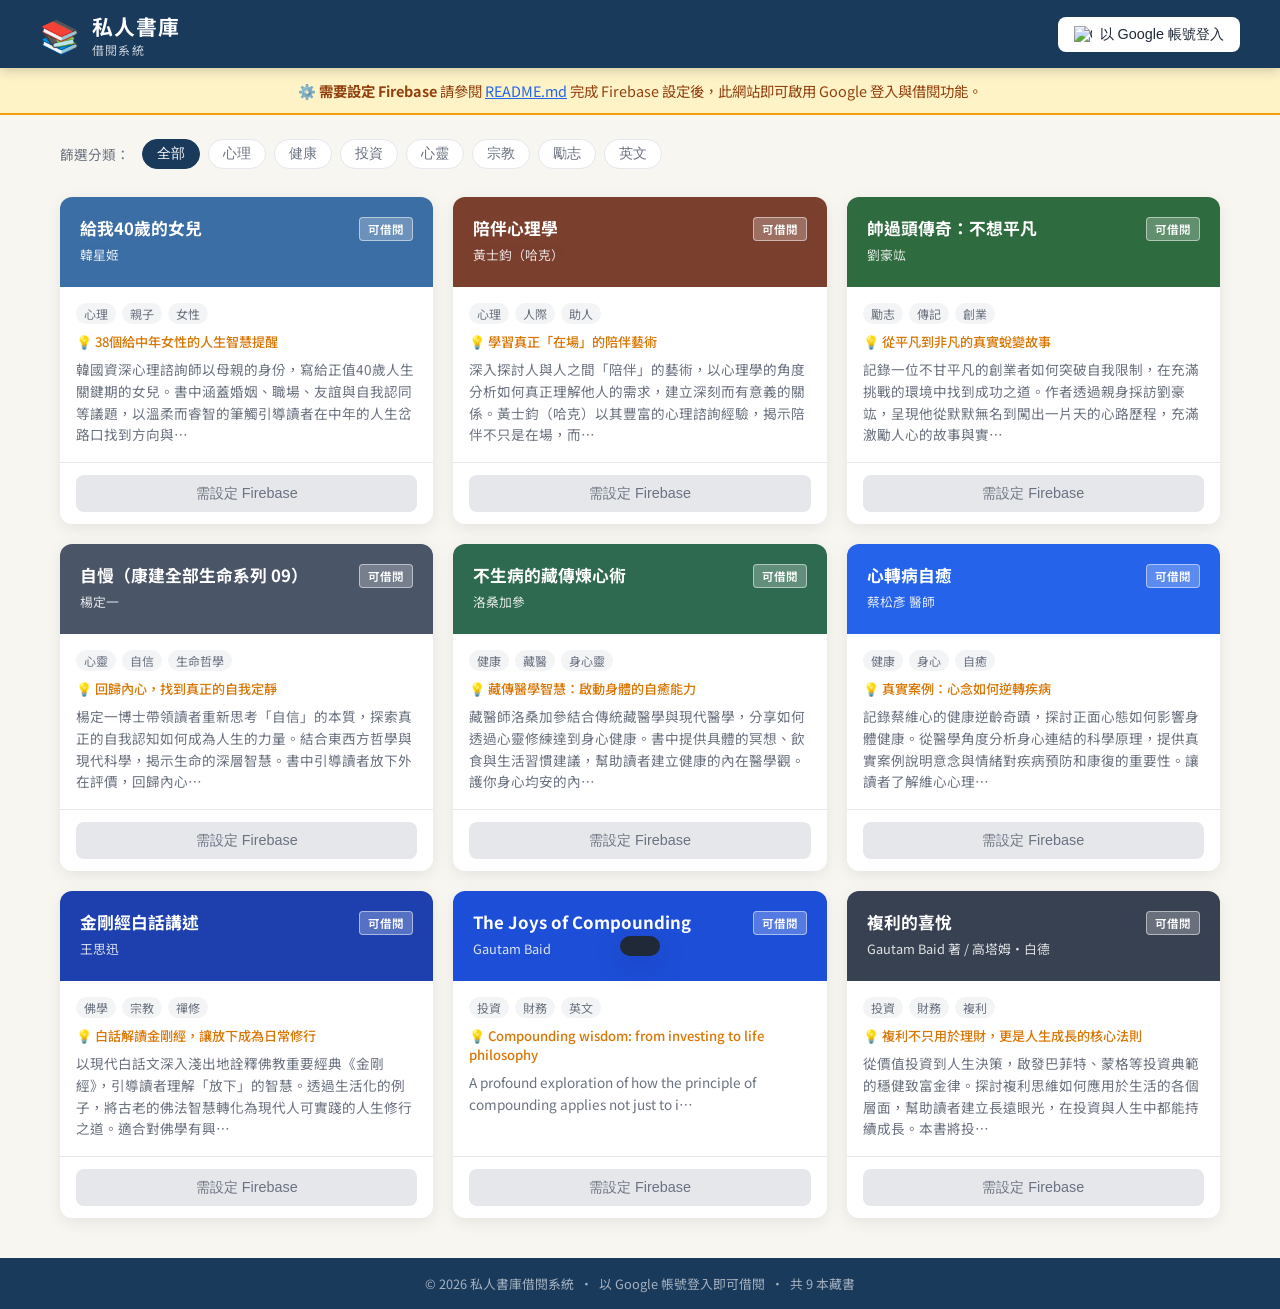
==== index.html @ d97ebb9d "Initial commit: book lending website with Google auth - 9-book catalog with Chinese/English summarie" ====
<!DOCTYPE html>
<html lang="zh-TW">
<head>
  <meta charset="UTF-8">
  <meta name="viewport" content="width=device-width, initial-scale=1.0">
  <title>私人書庫 · 借閱系統</title>
  <meta name="description" content="私人書庫借閱系統，以 Google 帳號登入即可借閱">

  <!-- Google Fonts -->
  <link rel="preconnect" href="https://fonts.googleapis.com">
  <link href="https://fonts.googleapis.com/css2?family=Noto+Sans+TC:wght@400;500;700&display=swap" rel="stylesheet">

  <!-- Firebase SDK (compat) -->
  <script src="https://www.gstatic.com/firebasejs/10.7.0/firebase-app-compat.js"></script>
  <script src="https://www.gstatic.com/firebasejs/10.7.0/firebase-auth-compat.js"></script>
  <script src="https://www.gstatic.com/firebasejs/10.7.0/firebase-firestore-compat.js"></script>

  <link rel="stylesheet" href="css/style.css">
</head>
<body>

  <!-- Header -->
  <header>
    <div class="header-content">
      <div class="logo">
        <span class="logo-icon">📚</span>
        <div>
          <h1>私人書庫</h1>
          <p>借閱系統</p>
        </div>
      </div>
      <div class="user-area" id="userArea">
        <button class="btn-signin" id="signinBtn" onclick="signIn()">
          <img src="https://www.gstatic.com/firebasejs/ui/2.0.0/images/auth/google.svg" alt="Google" width="18">
          以 Google 帳號登入
        </button>
      </div>
    </div>
  </header>

  <!-- User Status Bar (visible when logged in) -->
  <div class="user-status-bar" id="userStatusBar" style="display:none">
    <div class="container">
      <span id="welcomeMsg">歡迎回來！</span>
      <div>
        <span id="borrowCount">目前借閱：0 本</span>
        <button class="btn-outline" onclick="showMyBooks()">我的借閱</button>
        <button class="btn-signout" onclick="signOut()">登出</button>
      </div>
    </div>
  </div>

  <main>
    <div class="container">

      <!-- Filter Bar -->
      <div class="filter-bar">
        <span class="filter-label">篩選分類：</span>
        <div class="filter-buttons">
          <button class="filter-btn active" onclick="filterBooks('all')">全部</button>
          <button class="filter-btn" onclick="filterBooks('心理')">心理</button>
          <button class="filter-btn" onclick="filterBooks('健康')">健康</button>
          <button class="filter-btn" onclick="filterBooks('投資')">投資</button>
          <button class="filter-btn" onclick="filterBooks('心靈')">心靈</button>
          <button class="filter-btn" onclick="filterBooks('宗教')">宗教</button>
          <button class="filter-btn" onclick="filterBooks('勵志')">勵志</button>
          <button class="filter-btn" onclick="filterBooks('英文')">英文</button>
        </div>
      </div>

      <!-- Books Grid -->
      <div class="books-grid" id="booksGrid">
        <!-- Rendered by app.js -->
      </div>

    </div>
  </main>

  <!-- Modal: My Borrowed Books -->
  <div class="modal-overlay" id="myBooksModal" style="display:none" onclick="closeModal()">
    <div class="modal" onclick="event.stopPropagation()">
      <div class="modal-header">
        <h2>我的借閱清單</h2>
        <button class="modal-close" onclick="closeModal()">✕</button>
      </div>
      <div class="modal-body" id="myBooksList"></div>
    </div>
  </div>

  <!-- Modal: Book Detail -->
  <div class="modal-overlay" id="bookDetailModal" style="display:none" onclick="closeDetailModal()">
    <div class="modal modal-large" onclick="event.stopPropagation()">
      <div class="modal-header">
        <h2 id="modalBookTitle">書名</h2>
        <button class="modal-close" onclick="closeDetailModal()">✕</button>
      </div>
      <div class="modal-body" id="modalBookContent"></div>
    </div>
  </div>

  <!-- Toast -->
  <div class="toast" id="toast"></div>

  <footer>
    <p>© 2026 私人書庫借閱系統 &nbsp;·&nbsp; 以 Google 帳號登入即可借閱 &nbsp;·&nbsp; 共 9 本藏書</p>
  </footer>

  <script src="js/books-data.js"></script>
  <script src="js/firebase-config.js"></script>
  <script src="js/app.js"></script>
</body>
</html>
---- css/style.css ----
/* ── Reset & Base ─────────────────────────────────────────── */
*, *::before, *::after { box-sizing: border-box; margin: 0; padding: 0; }

:root {
  --primary: #1a3a5c;
  --primary-light: #2563EB;
  --accent: #D97706;
  --bg: #F8F6F1;
  --card-bg: #FFFFFF;
  --text: #1F2937;
  --text-muted: #6B7280;
  --border: #E5E7EB;
  --success: #059669;
  --warn: #D97706;
  --danger: #DC2626;
  --radius: 12px;
  --shadow: 0 4px 16px rgba(0,0,0,0.08);
  --shadow-hover: 0 8px 32px rgba(0,0,0,0.14);
}

body {
  font-family: "Noto Sans TC", "PingFang TC", "Microsoft JhengHei", sans-serif;
  background: var(--bg);
  color: var(--text);
  min-height: 100vh;
  display: flex;
  flex-direction: column;
}

a { color: var(--primary-light); }

.container {
  max-width: 1200px;
  margin: 0 auto;
  padding: 0 20px;
}

/* ── Header ───────────────────────────────────────────────── */
header {
  background: var(--primary);
  color: white;
  padding: 0 20px;
  position: sticky;
  top: 0;
  z-index: 100;
  box-shadow: 0 2px 12px rgba(0,0,0,0.2);
}

.header-content {
  max-width: 1200px;
  margin: 0 auto;
  display: flex;
  align-items: center;
  justify-content: space-between;
  height: 68px;
  gap: 16px;
}

.logo {
  display: flex;
  align-items: center;
  gap: 12px;
}

.logo-icon { font-size: 2rem; }

.logo h1 {
  font-size: 1.3rem;
  font-weight: 700;
  letter-spacing: 0.05em;
}

.logo p {
  font-size: 0.75rem;
  opacity: 0.75;
  letter-spacing: 0.1em;
}

.btn-signin {
  display: flex;
  align-items: center;
  gap: 8px;
  background: white;
  color: var(--text);
  border: none;
  padding: 8px 16px;
  border-radius: 8px;
  font-size: 0.9rem;
  font-weight: 500;
  cursor: pointer;
  white-space: nowrap;
  transition: box-shadow 0.2s;
}
.btn-signin:hover { box-shadow: 0 2px 8px rgba(0,0,0,0.3); }

/* ── Setup Banner ─────────────────────────────────────────── */
.setup-banner {
  background: #FEF3C7;
  border-bottom: 2px solid #F59E0B;
  padding: 12px 20px;
  text-align: center;
  font-size: 0.9rem;
  color: #92400E;
}

/* ── User Status Bar ──────────────────────────────────────── */
.user-status-bar {
  background: #EFF6FF;
  border-bottom: 1px solid #BFDBFE;
  padding: 10px 20px;
}

.user-status-bar .container {
  display: flex;
  align-items: center;
  justify-content: space-between;
  flex-wrap: wrap;
  gap: 10px;
}

.user-status-bar #welcomeMsg {
  display: flex;
  align-items: center;
  gap: 8px;
  font-size: 0.9rem;
  color: var(--primary);
  font-weight: 500;
}

.avatar {
  width: 28px;
  height: 28px;
  border-radius: 50%;
  object-fit: cover;
}

.user-status-bar div {
  display: flex;
  align-items: center;
  gap: 10px;
  flex-wrap: wrap;
}

#borrowCount {
  font-size: 0.85rem;
  color: var(--text-muted);
}

.btn-outline {
  background: transparent;
  border: 1px solid var(--primary-light);
  color: var(--primary-light);
  padding: 5px 12px;
  border-radius: 6px;
  font-size: 0.85rem;
  cursor: pointer;
  transition: all 0.2s;
}
.btn-outline:hover { background: var(--primary-light); color: white; }

.btn-signout {
  background: transparent;
  border: 1px solid var(--border);
  color: var(--text-muted);
  padding: 5px 12px;
  border-radius: 6px;
  font-size: 0.85rem;
  cursor: pointer;
  transition: all 0.2s;
}
.btn-signout:hover { border-color: var(--danger); color: var(--danger); }

/* ── Filter Bar ───────────────────────────────────────────── */
.filter-bar {
  display: flex;
  align-items: center;
  gap: 12px;
  padding: 24px 0 8px;
  flex-wrap: wrap;
}

.filter-label {
  font-size: 0.85rem;
  color: var(--text-muted);
  white-space: nowrap;
}

.filter-buttons { display: flex; gap: 8px; flex-wrap: wrap; }

.filter-btn {
  background: white;
  border: 1px solid var(--border);
  color: var(--text-muted);
  padding: 5px 14px;
  border-radius: 20px;
  font-size: 0.85rem;
  cursor: pointer;
  transition: all 0.2s;
}
.filter-btn:hover { border-color: var(--primary-light); color: var(--primary-light); }
.filter-btn.active {
  background: var(--primary);
  border-color: var(--primary);
  color: white;
}

/* ── Books Grid ───────────────────────────────────────────── */
.books-grid {
  display: grid;
  grid-template-columns: repeat(auto-fill, minmax(300px, 1fr));
  gap: 20px;
  padding: 20px 0 40px;
}

/* ── Book Card ────────────────────────────────────────────── */
.book-card {
  background: var(--card-bg);
  border-radius: var(--radius);
  box-shadow: var(--shadow);
  overflow: hidden;
  display: flex;
  flex-direction: column;
  cursor: pointer;
  transition: transform 0.2s, box-shadow 0.2s;
}
.book-card:hover {
  transform: translateY(-4px);
  box-shadow: var(--shadow-hover);
}
.book-card.card-unavailable { opacity: 0.75; }

.card-header {
  padding: 20px;
  color: white;
  position: relative;
  min-height: 90px;
  display: flex;
  justify-content: space-between;
  align-items: flex-start;
  gap: 10px;
}

.card-title-area { flex: 1; }

.card-title {
  font-size: 1.05rem;
  font-weight: 700;
  line-height: 1.4;
  margin-bottom: 4px;
}

.card-author {
  font-size: 0.8rem;
  opacity: 0.85;
}

.badge {
  display: inline-block;
  padding: 3px 8px;
  border-radius: 4px;
  font-size: 0.72rem;
  font-weight: 600;
  white-space: nowrap;
  flex-shrink: 0;
}
.badge-avail { background: rgba(255,255,255,0.25); color: white; border: 1px solid rgba(255,255,255,0.5); }
.badge-out { background: rgba(0,0,0,0.3); color: rgba(255,255,255,0.9); }
.badge-mine { background: #F59E0B; color: white; }

.card-body {
  padding: 16px;
  flex: 1;
  display: flex;
  flex-direction: column;
  gap: 8px;
}

.card-tags { display: flex; gap: 6px; flex-wrap: wrap; }

.tag {
  background: #F3F4F6;
  color: var(--text-muted);
  padding: 2px 8px;
  border-radius: 12px;
  font-size: 0.75rem;
}
.tag-light {
  background: rgba(255,255,255,0.2);
  color: white;
  border: 1px solid rgba(255,255,255,0.3);
}

.card-highlight {
  font-size: 0.82rem;
  color: var(--accent);
  font-weight: 500;
}

.card-summary {
  font-size: 0.85rem;
  color: var(--text-muted);
  line-height: 1.6;
  flex: 1;
}

.borrow-date, .borrowed-by {
  font-size: 0.78rem;
  color: var(--text-muted);
  border-top: 1px solid var(--border);
  padding-top: 6px;
  margin-top: 4px;
}

.card-footer {
  padding: 12px 16px;
  border-top: 1px solid var(--border);
}

/* ── Buttons ──────────────────────────────────────────────── */
.btn-borrow {
  width: 100%;
  background: var(--primary);
  color: white;
  border: none;
  padding: 9px 16px;
  border-radius: 8px;
  font-size: 0.9rem;
  font-weight: 500;
  cursor: pointer;
  transition: background 0.2s;
}
.btn-borrow:hover:not(.disabled) { background: var(--primary-light); }
.btn-borrow.disabled { background: var(--border); color: var(--text-muted); cursor: not-allowed; }

.btn-return {
  width: 100%;
  background: var(--success);
  color: white;
  border: none;
  padding: 9px 16px;
  border-radius: 8px;
  font-size: 0.9rem;
  font-weight: 500;
  cursor: pointer;
  transition: background 0.2s;
}
.btn-return:hover { background: #047857; }

.btn-sm { width: auto; padding: 5px 12px; font-size: 0.82rem; }
.btn-large { padding: 12px 24px; font-size: 1rem; border-radius: 10px; }

/* ── Modals ───────────────────────────────────────────────── */
.modal-overlay {
  position: fixed;
  inset: 0;
  background: rgba(0,0,0,0.45);
  display: flex;
  align-items: center;
  justify-content: center;
  z-index: 200;
  padding: 20px;
}

.modal {
  background: white;
  border-radius: 16px;
  width: 100%;
  max-width: 480px;
  max-height: 80vh;
  overflow-y: auto;
  box-shadow: 0 20px 60px rgba(0,0,0,0.3);
}
.modal-large { max-width: 600px; }

.modal-header {
  display: flex;
  align-items: center;
  justify-content: space-between;
  padding: 20px 24px;
  border-bottom: 1px solid var(--border);
  position: sticky;
  top: 0;
  background: white;
  z-index: 1;
}

.modal-header h2 { font-size: 1.1rem; font-weight: 700; }

.modal-close {
  background: none;
  border: none;
  font-size: 1.2rem;
  cursor: pointer;
  color: var(--text-muted);
  padding: 4px;
}
.modal-close:hover { color: var(--text); }

.modal-body { padding: 0; }

/* Detail Modal */
.detail-header {
  padding: 24px;
  color: white;
}
.detail-author { font-size: 1rem; font-weight: 600; margin-bottom: 4px; }
.detail-publisher { font-size: 0.82rem; opacity: 0.8; margin-bottom: 10px; }

.detail-body { padding: 24px; display: flex; flex-direction: column; gap: 16px; }
.detail-body h4 { font-size: 0.9rem; font-weight: 700; color: var(--text-muted); text-transform: uppercase; letter-spacing: 0.08em; }
.detail-body p { font-size: 0.95rem; line-height: 1.75; color: var(--text); }

.detail-highlight {
  background: #FEF3C7;
  border-left: 3px solid var(--accent);
  padding: 10px 14px;
  border-radius: 0 8px 8px 0;
  font-size: 0.9rem;
  color: #92400E;
}

.detail-action { display: flex; justify-content: center; padding-top: 8px; }
.detail-action button { min-width: 200px; }

/* My Books Modal */
.my-book-item {
  display: flex;
  align-items: center;
  gap: 12px;
  padding: 14px 24px;
  border-bottom: 1px solid var(--border);
}
.my-book-item:last-child { border-bottom: none; }

.my-book-dot { width: 10px; height: 10px; border-radius: 50%; flex-shrink: 0; }

.my-book-info { flex: 1; }
.my-book-info strong { display: block; font-size: 0.95rem; margin-bottom: 2px; }
.my-book-info span { font-size: 0.8rem; color: var(--text-muted); }

.empty-state { padding: 40px; text-align: center; color: var(--text-muted); }

/* ── Toast ────────────────────────────────────────────────── */
.toast {
  position: fixed;
  bottom: 24px;
  left: 50%;
  transform: translateX(-50%) translateY(80px);
  background: var(--text);
  color: white;
  padding: 10px 20px;
  border-radius: 24px;
  font-size: 0.9rem;
  box-shadow: var(--shadow-hover);
  z-index: 300;
  transition: transform 0.3s ease;
  white-space: nowrap;
}
.toast.show { transform: translateX(-50%) translateY(0); }
.toast.toast-warn { background: var(--warn); }
.toast.toast-error { background: var(--danger); }

/* ── Footer ───────────────────────────────────────────────── */
footer {
  margin-top: auto;
  background: var(--primary);
  color: rgba(255,255,255,0.6);
  text-align: center;
  padding: 16px;
  font-size: 0.8rem;
}

/* ── Responsive ───────────────────────────────────────────── */
@media (max-width: 600px) {
  .logo h1 { font-size: 1rem; }
  .btn-signin { font-size: 0.8rem; padding: 7px 12px; }
  .books-grid { grid-template-columns: 1fr; }
  .filter-bar { flex-direction: column; align-items: flex-start; }
}
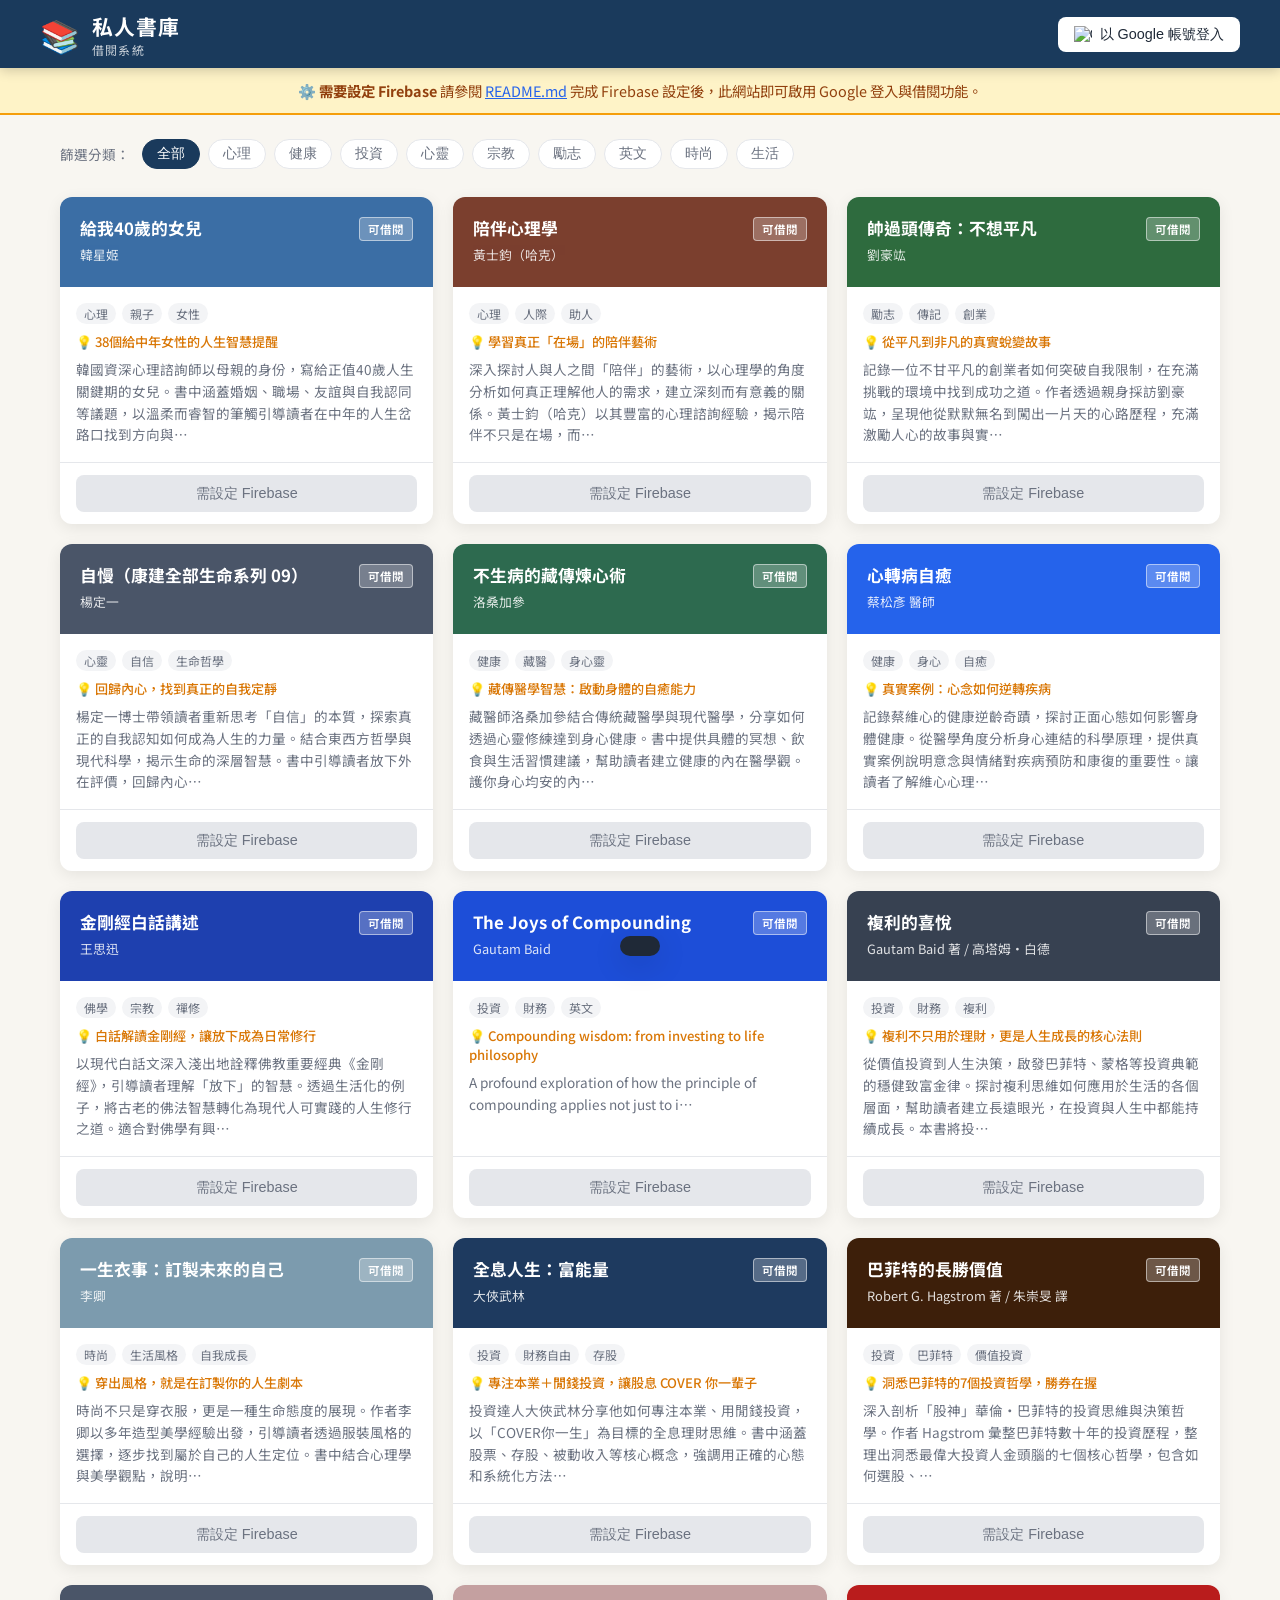
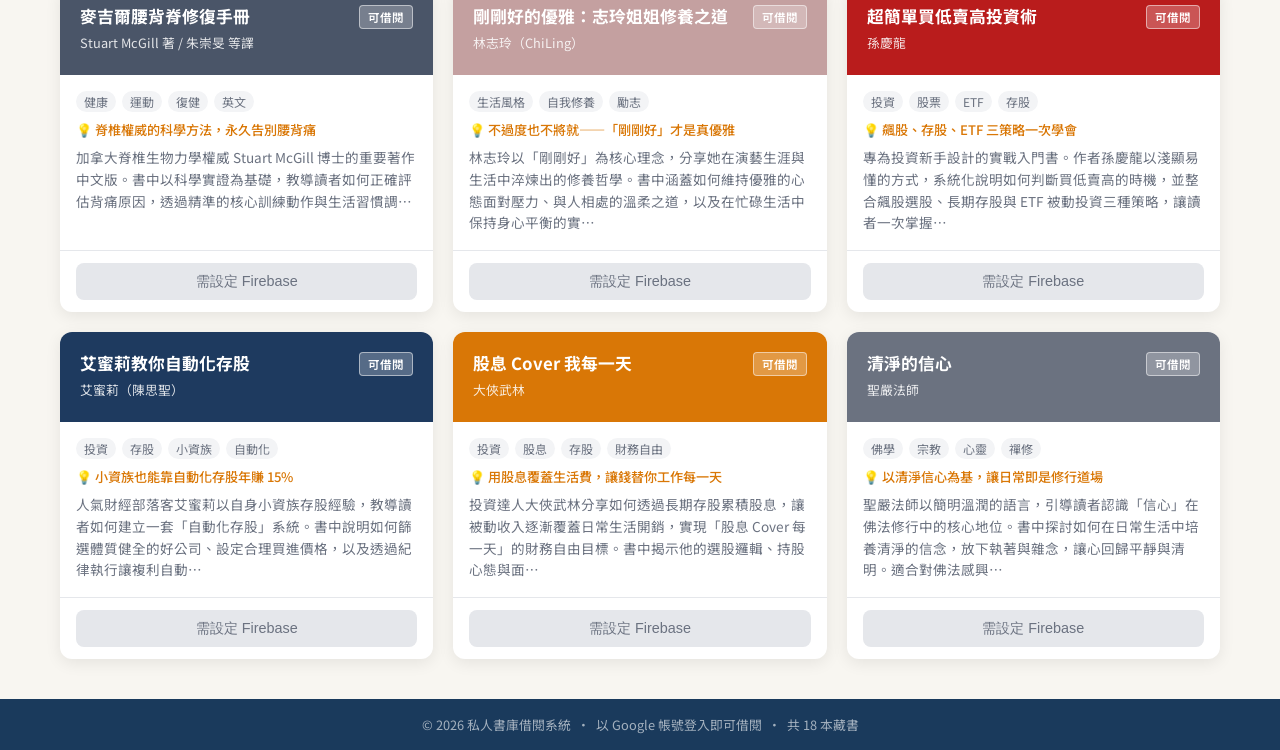
==== commit d9071a27: "Add 9 more books from second shelf (total 18 books) - 一生衣事、全息人生、巴菲特的長勝價值 - 麥吉爾腰背脊修復手冊、剛剛好的優雅 - 超簡單買低" ====
--- a/index.html
+++ b/index.html
@@ -65,6 +65,8 @@
           <button class="filter-btn" onclick="filterBooks('宗教')">宗教</button>
           <button class="filter-btn" onclick="filterBooks('勵志')">勵志</button>
           <button class="filter-btn" onclick="filterBooks('英文')">英文</button>
+          <button class="filter-btn" onclick="filterBooks('時尚')">時尚</button>
+          <button class="filter-btn" onclick="filterBooks('生活')">生活</button>
         </div>
       </div>
 
@@ -102,7 +104,7 @@
   <div class="toast" id="toast"></div>
 
   <footer>
-    <p>© 2026 私人書庫借閱系統 &nbsp;·&nbsp; 以 Google 帳號登入即可借閱 &nbsp;·&nbsp; 共 9 本藏書</p>
+    <p>© 2026 私人書庫借閱系統 &nbsp;·&nbsp; 以 Google 帳號登入即可借閱 &nbsp;·&nbsp; 共 18 本藏書</p>
   </footer>
 
   <script src="js/books-data.js"></script>
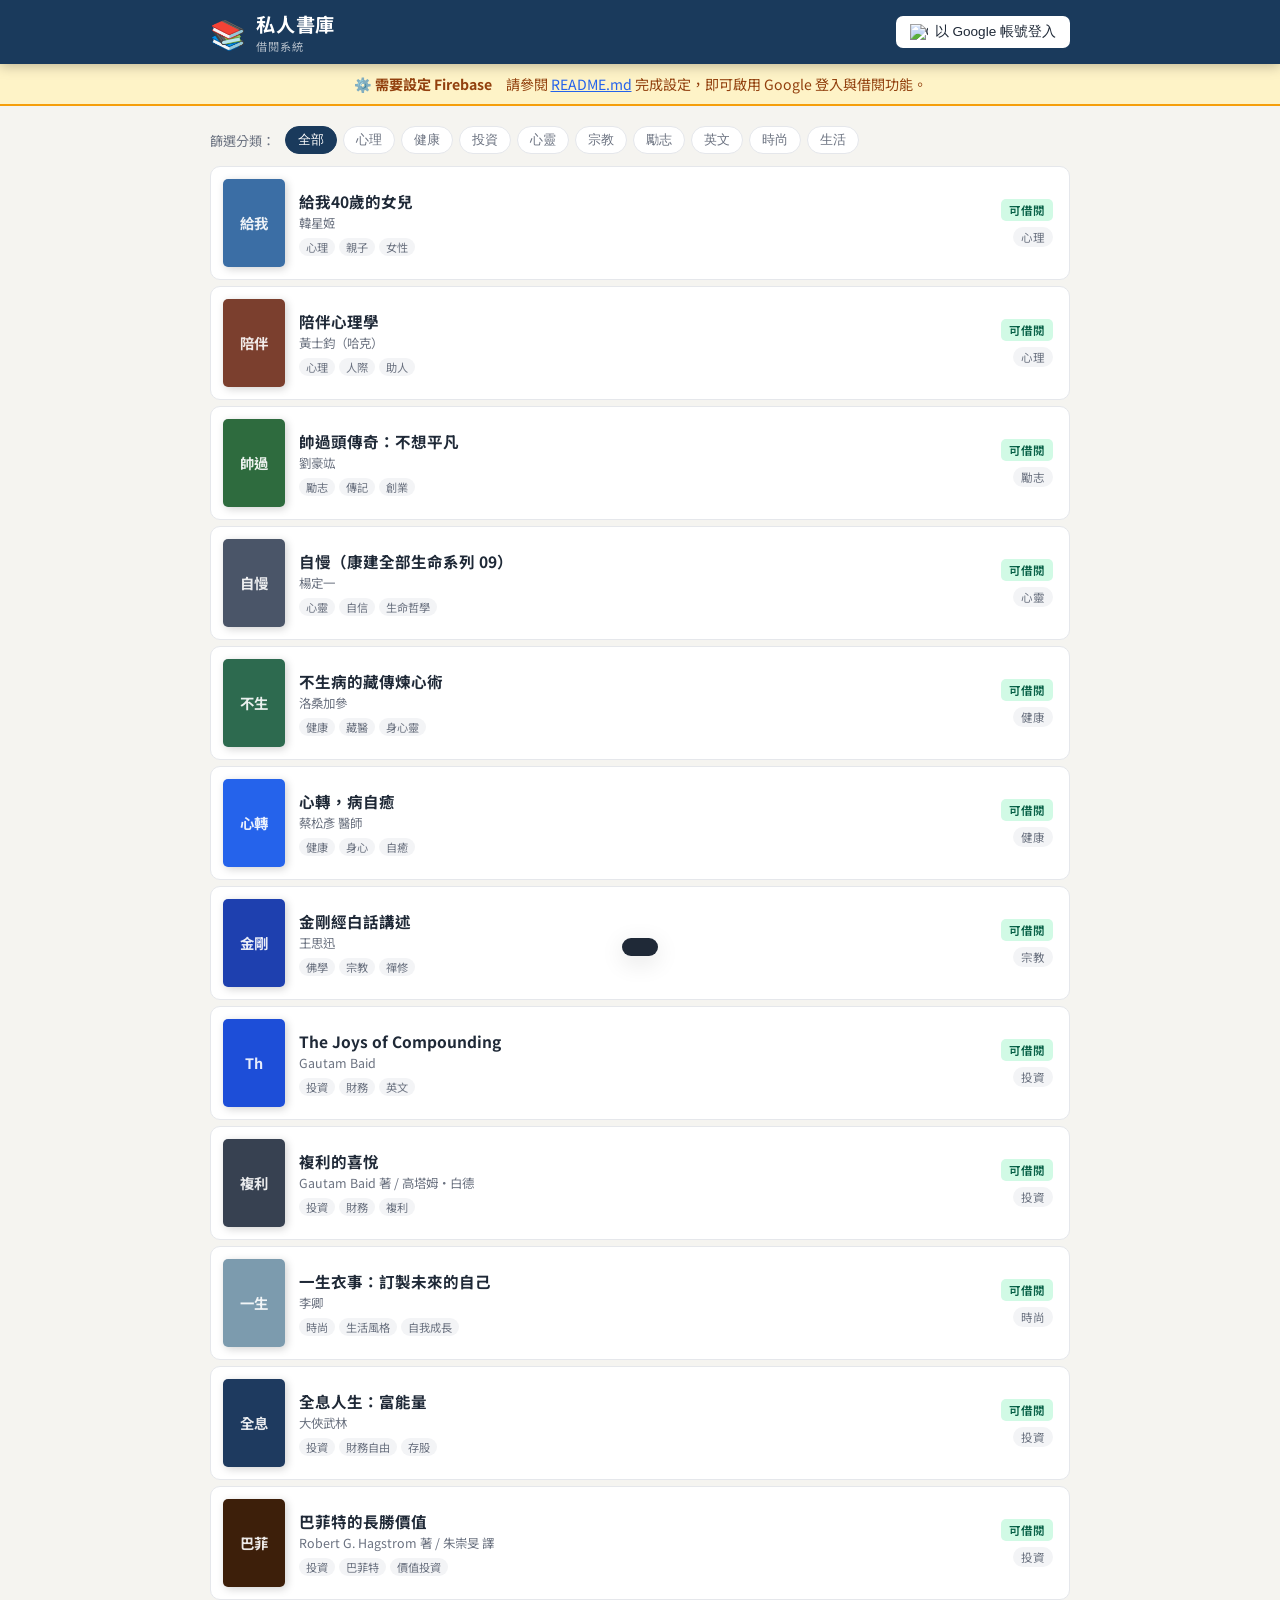
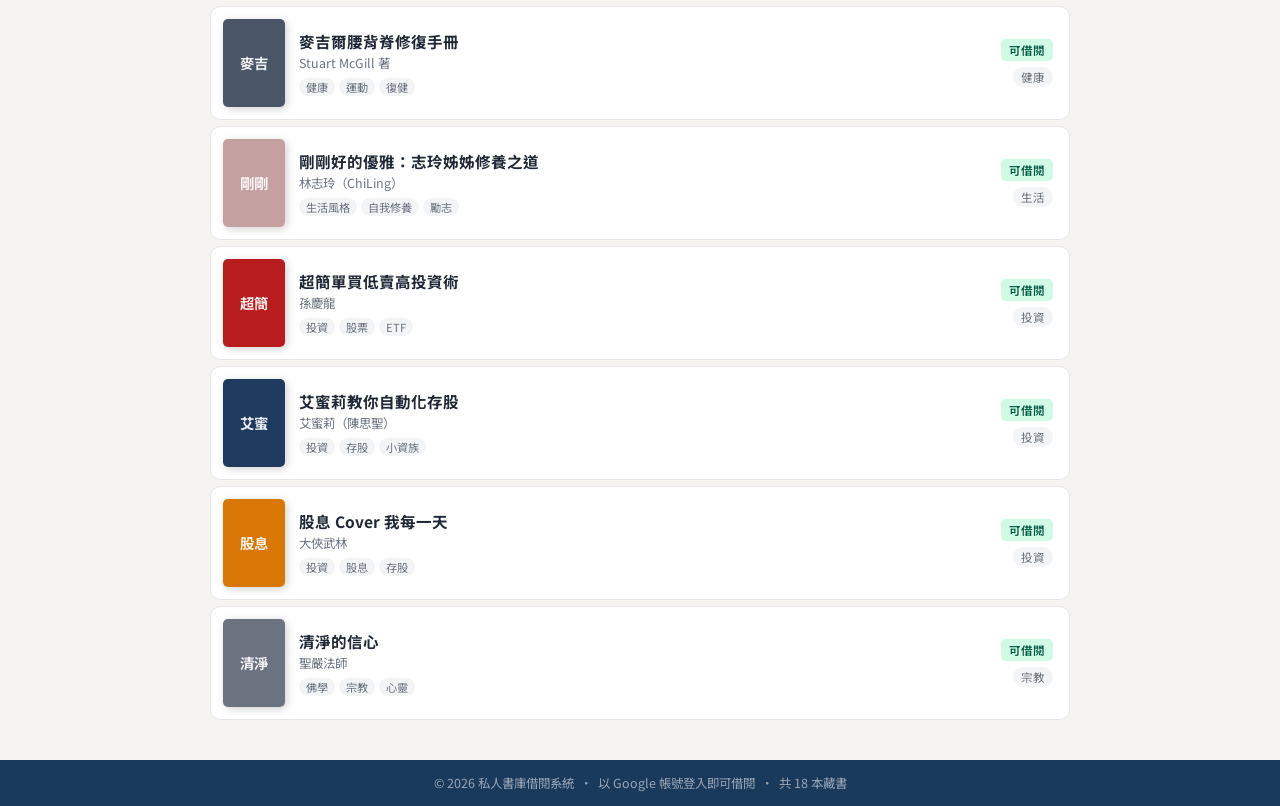
==== commit eac9f94a: "Redesign: list layout, book covers from books.com.tw + Google Books API - Switch from grid to list v" ====
--- a/index.html
+++ b/index.html
@@ -70,8 +70,8 @@
         </div>
       </div>
 
-      <!-- Books Grid -->
-      <div class="books-grid" id="booksGrid">
+      <!-- Books List -->
+      <div class="books-list" id="booksList">
         <!-- Rendered by app.js -->
       </div>
 
--- a/css/style.css
+++ b/css/style.css
@@ -5,7 +5,7 @@
   --primary: #1a3a5c;
   --primary-light: #2563EB;
   --accent: #D97706;
-  --bg: #F8F6F1;
+  --bg: #F5F4F0;
   --card-bg: #FFFFFF;
   --text: #1F2937;
   --text-muted: #6B7280;
@@ -13,9 +13,9 @@
   --success: #059669;
   --warn: #D97706;
   --danger: #DC2626;
-  --radius: 12px;
-  --shadow: 0 4px 16px rgba(0,0,0,0.08);
-  --shadow-hover: 0 8px 32px rgba(0,0,0,0.14);
+  --radius: 10px;
+  --shadow: 0 2px 10px rgba(0,0,0,0.07);
+  --shadow-hover: 0 6px 24px rgba(0,0,0,0.12);
 }
 
 body {
@@ -28,64 +28,42 @@
 }
 
 a { color: var(--primary-light); }
-
-.container {
-  max-width: 1200px;
-  margin: 0 auto;
-  padding: 0 20px;
-}
+.container { max-width: 900px; margin: 0 auto; padding: 0 20px; }
 
 /* ── Header ───────────────────────────────────────────────── */
 header {
   background: var(--primary);
   color: white;
-  padding: 0 20px;
   position: sticky;
   top: 0;
   z-index: 100;
-  box-shadow: 0 2px 12px rgba(0,0,0,0.2);
-}
-
+  box-shadow: 0 2px 12px rgba(0,0,0,0.25);
+}
 .header-content {
-  max-width: 1200px;
+  max-width: 900px;
   margin: 0 auto;
+  padding: 0 20px;
   display: flex;
   align-items: center;
   justify-content: space-between;
-  height: 68px;
+  height: 64px;
   gap: 16px;
 }
-
-.logo {
-  display: flex;
-  align-items: center;
-  gap: 12px;
-}
-
-.logo-icon { font-size: 2rem; }
-
-.logo h1 {
-  font-size: 1.3rem;
-  font-weight: 700;
-  letter-spacing: 0.05em;
-}
-
-.logo p {
-  font-size: 0.75rem;
-  opacity: 0.75;
-  letter-spacing: 0.1em;
-}
+.logo { display: flex; align-items: center; gap: 10px; }
+.logo-icon { font-size: 1.8rem; }
+.logo h1 { font-size: 1.2rem; font-weight: 700; letter-spacing: 0.04em; }
+.logo p { font-size: 0.7rem; opacity: 0.65; letter-spacing: 0.1em; }
 
 .btn-signin {
   display: flex;
   align-items: center;
-  gap: 8px;
+  gap: 7px;
   background: white;
   color: var(--text);
   border: none;
-  padding: 8px 16px;
-  border-radius: 8px;
-  font-size: 0.9rem;
+  padding: 7px 14px;
+  border-radius: 7px;
+  font-size: 0.85rem;
   font-weight: 500;
   cursor: pointer;
   white-space: nowrap;
@@ -97,9 +75,9 @@
 .setup-banner {
   background: #FEF3C7;
   border-bottom: 2px solid #F59E0B;
-  padding: 12px 20px;
+  padding: 10px 20px;
   text-align: center;
-  font-size: 0.9rem;
+  font-size: 0.88rem;
   color: #92400E;
 }
 
@@ -107,52 +85,34 @@
 .user-status-bar {
   background: #EFF6FF;
   border-bottom: 1px solid #BFDBFE;
-  padding: 10px 20px;
-}
-
+  padding: 9px 20px;
+}
 .user-status-bar .container {
   display: flex;
   align-items: center;
   justify-content: space-between;
   flex-wrap: wrap;
-  gap: 10px;
-}
-
+  gap: 8px;
+}
 .user-status-bar #welcomeMsg {
   display: flex;
   align-items: center;
-  gap: 8px;
-  font-size: 0.9rem;
+  gap: 7px;
+  font-size: 0.88rem;
   color: var(--primary);
   font-weight: 500;
 }
-
-.avatar {
-  width: 28px;
-  height: 28px;
-  border-radius: 50%;
-  object-fit: cover;
-}
-
-.user-status-bar div {
-  display: flex;
-  align-items: center;
-  gap: 10px;
-  flex-wrap: wrap;
-}
-
-#borrowCount {
-  font-size: 0.85rem;
-  color: var(--text-muted);
-}
+.avatar { width: 26px; height: 26px; border-radius: 50%; object-fit: cover; }
+.user-status-bar div { display: flex; align-items: center; gap: 8px; flex-wrap: wrap; }
+#borrowCount { font-size: 0.82rem; color: var(--text-muted); }
 
 .btn-outline {
   background: transparent;
   border: 1px solid var(--primary-light);
   color: var(--primary-light);
-  padding: 5px 12px;
+  padding: 4px 11px;
   border-radius: 6px;
-  font-size: 0.85rem;
+  font-size: 0.82rem;
   cursor: pointer;
   transition: all 0.2s;
 }
@@ -162,9 +122,9 @@
   background: transparent;
   border: 1px solid var(--border);
   color: var(--text-muted);
-  padding: 5px 12px;
+  padding: 4px 11px;
   border-radius: 6px;
-  font-size: 0.85rem;
+  font-size: 0.82rem;
   cursor: pointer;
   transition: all 0.2s;
 }
@@ -174,155 +134,155 @@
 .filter-bar {
   display: flex;
   align-items: center;
-  gap: 12px;
-  padding: 24px 0 8px;
+  gap: 10px;
+  padding: 20px 0 12px;
   flex-wrap: wrap;
 }
-
-.filter-label {
-  font-size: 0.85rem;
-  color: var(--text-muted);
-  white-space: nowrap;
-}
-
-.filter-buttons { display: flex; gap: 8px; flex-wrap: wrap; }
-
+.filter-label { font-size: 0.82rem; color: var(--text-muted); white-space: nowrap; }
+.filter-buttons { display: flex; gap: 6px; flex-wrap: wrap; }
 .filter-btn {
   background: white;
   border: 1px solid var(--border);
   color: var(--text-muted);
-  padding: 5px 14px;
-  border-radius: 20px;
-  font-size: 0.85rem;
-  cursor: pointer;
-  transition: all 0.2s;
+  padding: 4px 12px;
+  border-radius: 16px;
+  font-size: 0.82rem;
+  cursor: pointer;
+  transition: all 0.18s;
 }
 .filter-btn:hover { border-color: var(--primary-light); color: var(--primary-light); }
-.filter-btn.active {
-  background: var(--primary);
-  border-color: var(--primary);
-  color: white;
-}
-
-/* ── Books Grid ───────────────────────────────────────────── */
-.books-grid {
-  display: grid;
-  grid-template-columns: repeat(auto-fill, minmax(300px, 1fr));
-  gap: 20px;
-  padding: 20px 0 40px;
-}
-
-/* ── Book Card ────────────────────────────────────────────── */
-.book-card {
-  background: var(--card-bg);
+.filter-btn.active { background: var(--primary); border-color: var(--primary); color: white; }
+
+/* ── Books List ───────────────────────────────────────────── */
+.books-list {
+  display: flex;
+  flex-direction: column;
+  gap: 6px;
+  padding: 0 0 40px;
+}
+
+/* ── Book Row ─────────────────────────────────────────────── */
+.book-row {
+  background: white;
   border-radius: var(--radius);
-  box-shadow: var(--shadow);
+  display: flex;
+  align-items: center;
+  gap: 14px;
+  padding: 12px 16px 12px 12px;
+  cursor: pointer;
+  border: 1px solid var(--border);
+  transition: box-shadow 0.18s, border-color 0.18s, transform 0.15s;
+  position: relative;
+}
+.book-row:hover {
+  box-shadow: var(--shadow-hover);
+  border-color: #C7D7F0;
+  transform: translateX(3px);
+}
+.book-row.row-unavail { opacity: 0.7; }
+
+/* ── Cover ────────────────────────────────────────────────── */
+.cover-wrap {
+  width: 62px;
+  height: 88px;
+  border-radius: 5px;
   overflow: hidden;
+  flex-shrink: 0;
+  position: relative;
+  box-shadow: 2px 2px 8px rgba(0,0,0,0.18);
+}
+.cover-placeholder {
+  width: 100%;
+  height: 100%;
+  display: flex;
+  align-items: center;
+  justify-content: center;
+  color: rgba(255,255,255,0.9);
+  font-size: 0.9rem;
+  font-weight: 700;
+  text-align: center;
+  line-height: 1.3;
+  padding: 4px;
+  position: absolute;
+  top: 0; left: 0;
+}
+.cover-img {
+  width: 100%;
+  height: 100%;
+  object-fit: cover;
+  display: none;
+  position: relative;
+  z-index: 1;
+}
+
+/* ── Row Info ─────────────────────────────────────────────── */
+.row-info {
+  flex: 1;
+  display: flex;
+  align-items: center;
+  justify-content: space-between;
+  gap: 10px;
+  min-width: 0;
+}
+.row-main { flex: 1; min-width: 0; }
+.row-title {
+  font-size: 0.97rem;
+  font-weight: 700;
+  color: var(--text);
+  white-space: nowrap;
+  overflow: hidden;
+  text-overflow: ellipsis;
+  margin-bottom: 2px;
+}
+.row-author { font-size: 0.78rem; color: var(--text-muted); margin-bottom: 6px; }
+.row-tags { display: flex; gap: 4px; flex-wrap: wrap; }
+.tag {
+  background: #F3F4F6;
+  color: #6B7280;
+  padding: 1px 7px;
+  border-radius: 10px;
+  font-size: 0.7rem;
+}
+.tag-light {
+  background: rgba(255,255,255,0.2);
+  color: rgba(255,255,255,0.95);
+  border: 1px solid rgba(255,255,255,0.3);
+}
+
+.row-side {
   display: flex;
   flex-direction: column;
-  cursor: pointer;
-  transition: transform 0.2s, box-shadow 0.2s;
-}
-.book-card:hover {
-  transform: translateY(-4px);
-  box-shadow: var(--shadow-hover);
-}
-.book-card.card-unavailable { opacity: 0.75; }
-
-.card-header {
-  padding: 20px;
-  color: white;
-  position: relative;
-  min-height: 90px;
-  display: flex;
-  justify-content: space-between;
-  align-items: flex-start;
-  gap: 10px;
-}
-
-.card-title-area { flex: 1; }
-
-.card-title {
-  font-size: 1.05rem;
-  font-weight: 700;
-  line-height: 1.4;
-  margin-bottom: 4px;
-}
-
-.card-author {
-  font-size: 0.8rem;
-  opacity: 0.85;
-}
-
+  align-items: flex-end;
+  gap: 6px;
+  flex-shrink: 0;
+}
+.row-cat {
+  font-size: 0.72rem;
+  color: var(--text-muted);
+  background: #F3F4F6;
+  padding: 2px 8px;
+  border-radius: 10px;
+}
+
+/* ── Badges ───────────────────────────────────────────────── */
 .badge {
   display: inline-block;
   padding: 3px 8px;
-  border-radius: 4px;
+  border-radius: 5px;
   font-size: 0.72rem;
   font-weight: 600;
   white-space: nowrap;
-  flex-shrink: 0;
-}
-.badge-avail { background: rgba(255,255,255,0.25); color: white; border: 1px solid rgba(255,255,255,0.5); }
-.badge-out { background: rgba(0,0,0,0.3); color: rgba(255,255,255,0.9); }
-.badge-mine { background: #F59E0B; color: white; }
-
-.card-body {
-  padding: 16px;
-  flex: 1;
-  display: flex;
-  flex-direction: column;
-  gap: 8px;
-}
-
-.card-tags { display: flex; gap: 6px; flex-wrap: wrap; }
-
-.tag {
-  background: #F3F4F6;
-  color: var(--text-muted);
-  padding: 2px 8px;
-  border-radius: 12px;
-  font-size: 0.75rem;
-}
-.tag-light {
-  background: rgba(255,255,255,0.2);
-  color: white;
-  border: 1px solid rgba(255,255,255,0.3);
-}
-
-.card-highlight {
-  font-size: 0.82rem;
-  color: var(--accent);
-  font-weight: 500;
-}
-
-.card-summary {
-  font-size: 0.85rem;
-  color: var(--text-muted);
-  line-height: 1.6;
-  flex: 1;
-}
-
-.borrow-date, .borrowed-by {
-  font-size: 0.78rem;
-  color: var(--text-muted);
-  border-top: 1px solid var(--border);
-  padding-top: 6px;
-  margin-top: 4px;
-}
-
-.card-footer {
-  padding: 12px 16px;
-  border-top: 1px solid var(--border);
-}
+}
+.badge-avail { background: #D1FAE5; color: #065F46; }
+.badge-out   { background: #FEE2E2; color: #991B1B; }
+.badge-mine  { background: #FEF3C7; color: #92400E; }
 
 /* ── Buttons ──────────────────────────────────────────────── */
 .btn-borrow {
-  width: 100%;
   background: var(--primary);
   color: white;
   border: none;
-  padding: 9px 16px;
+  padding: 9px 20px;
   border-radius: 8px;
   font-size: 0.9rem;
   font-weight: 500;
@@ -330,14 +290,13 @@
   transition: background 0.2s;
 }
 .btn-borrow:hover:not(.disabled) { background: var(--primary-light); }
-.btn-borrow.disabled { background: var(--border); color: var(--text-muted); cursor: not-allowed; }
+.btn-borrow.disabled { background: #D1D5DB; color: #6B7280; cursor: not-allowed; }
 
 .btn-return {
-  width: 100%;
   background: var(--success);
   color: white;
   border: none;
-  padding: 9px 16px;
+  padding: 9px 20px;
   border-radius: 8px;
   font-size: 0.9rem;
   font-weight: 500;
@@ -346,10 +305,10 @@
 }
 .btn-return:hover { background: #047857; }
 
-.btn-sm { width: auto; padding: 5px 12px; font-size: 0.82rem; }
-.btn-large { padding: 12px 24px; font-size: 1rem; border-radius: 10px; }
-
-/* ── Modals ───────────────────────────────────────────────── */
+.btn-sm  { padding: 4px 10px; font-size: 0.78rem; border-radius: 6px; }
+.btn-large { padding: 11px 28px; font-size: 0.95rem; }
+
+/* ── Detail Modal ─────────────────────────────────────────── */
 .modal-overlay {
   position: fixed;
   inset: 0;
@@ -360,85 +319,104 @@
   z-index: 200;
   padding: 20px;
 }
-
 .modal {
   background: white;
   border-radius: 16px;
   width: 100%;
   max-width: 480px;
-  max-height: 80vh;
+  max-height: 88vh;
   overflow-y: auto;
   box-shadow: 0 20px 60px rgba(0,0,0,0.3);
 }
-.modal-large { max-width: 600px; }
+.modal-large { max-width: 560px; }
 
 .modal-header {
   display: flex;
   align-items: center;
   justify-content: space-between;
-  padding: 20px 24px;
+  padding: 18px 22px;
   border-bottom: 1px solid var(--border);
   position: sticky;
   top: 0;
   background: white;
   z-index: 1;
 }
-
-.modal-header h2 { font-size: 1.1rem; font-weight: 700; }
-
-.modal-close {
-  background: none;
-  border: none;
-  font-size: 1.2rem;
-  cursor: pointer;
-  color: var(--text-muted);
-  padding: 4px;
-}
+.modal-header h2 { font-size: 1.05rem; font-weight: 700; }
+.modal-close { background: none; border: none; font-size: 1.1rem; cursor: pointer; color: var(--text-muted); padding: 4px; }
 .modal-close:hover { color: var(--text); }
 
-.modal-body { padding: 0; }
-
-/* Detail Modal */
-.detail-header {
-  padding: 24px;
+/* Detail content */
+.detail-top {
+  display: flex;
+  gap: 16px;
+  padding: 22px;
   color: white;
 }
-.detail-author { font-size: 1rem; font-weight: 600; margin-bottom: 4px; }
-.detail-publisher { font-size: 0.82rem; opacity: 0.8; margin-bottom: 10px; }
-
-.detail-body { padding: 24px; display: flex; flex-direction: column; gap: 16px; }
-.detail-body h4 { font-size: 0.9rem; font-weight: 700; color: var(--text-muted); text-transform: uppercase; letter-spacing: 0.08em; }
-.detail-body p { font-size: 0.95rem; line-height: 1.75; color: var(--text); }
+.detail-cover-wrap {
+  width: 90px;
+  height: 128px;
+  border-radius: 6px;
+  overflow: hidden;
+  flex-shrink: 0;
+  position: relative;
+  box-shadow: 3px 3px 12px rgba(0,0,0,0.3);
+}
+.detail-cover-placeholder {
+  width: 100%;
+  height: 100%;
+  display: flex;
+  align-items: center;
+  justify-content: center;
+  background: rgba(0,0,0,0.2);
+  color: rgba(255,255,255,0.85);
+  font-size: 1.1rem;
+  font-weight: 700;
+  position: absolute;
+  top: 0; left: 0;
+}
+.detail-cover-img {
+  width: 100%;
+  height: 100%;
+  object-fit: cover;
+  display: none;
+  position: relative;
+  z-index: 1;
+}
+.detail-meta { flex: 1; display: flex; flex-direction: column; gap: 4px; }
+.detail-author { font-size: 0.95rem; font-weight: 600; }
+.detail-pub { font-size: 0.78rem; opacity: 0.8; }
+.detail-borrow-date { font-size: 0.75rem; opacity: 0.85; margin-top: 4px; }
+
+.detail-body { padding: 20px 22px; display: flex; flex-direction: column; gap: 14px; }
+.detail-body h4 { font-size: 0.8rem; font-weight: 700; color: var(--text-muted); text-transform: uppercase; letter-spacing: 0.08em; }
+.detail-summary { font-size: 0.92rem; line-height: 1.8; color: var(--text); }
 
 .detail-highlight {
   background: #FEF3C7;
   border-left: 3px solid var(--accent);
-  padding: 10px 14px;
+  padding: 9px 13px;
   border-radius: 0 8px 8px 0;
-  font-size: 0.9rem;
+  font-size: 0.88rem;
   color: #92400E;
-}
-
-.detail-action { display: flex; justify-content: center; padding-top: 8px; }
-.detail-action button { min-width: 200px; }
+  font-weight: 500;
+}
+.detail-action { display: flex; justify-content: center; padding-top: 4px; }
+.detail-action button { min-width: 180px; }
 
 /* My Books Modal */
 .my-book-item {
   display: flex;
   align-items: center;
-  gap: 12px;
-  padding: 14px 24px;
+  gap: 10px;
+  padding: 13px 22px;
   border-bottom: 1px solid var(--border);
 }
 .my-book-item:last-child { border-bottom: none; }
-
-.my-book-dot { width: 10px; height: 10px; border-radius: 50%; flex-shrink: 0; }
-
+.my-book-dot { width: 8px; height: 8px; border-radius: 50%; flex-shrink: 0; }
 .my-book-info { flex: 1; }
-.my-book-info strong { display: block; font-size: 0.95rem; margin-bottom: 2px; }
-.my-book-info span { font-size: 0.8rem; color: var(--text-muted); }
-
-.empty-state { padding: 40px; text-align: center; color: var(--text-muted); }
+.my-book-info strong { display: block; font-size: 0.92rem; margin-bottom: 2px; }
+.my-book-info span { font-size: 0.78rem; color: var(--text-muted); }
+.empty-state { padding: 36px; text-align: center; color: var(--text-muted); }
 
 /* ── Toast ────────────────────────────────────────────────── */
 .toast {
@@ -446,34 +424,37 @@
   bottom: 24px;
   left: 50%;
   transform: translateX(-50%) translateY(80px);
-  background: var(--text);
+  background: #1F2937;
   color: white;
-  padding: 10px 20px;
-  border-radius: 24px;
-  font-size: 0.9rem;
+  padding: 9px 18px;
+  border-radius: 20px;
+  font-size: 0.88rem;
   box-shadow: var(--shadow-hover);
   z-index: 300;
-  transition: transform 0.3s ease;
+  transition: transform 0.28s ease;
   white-space: nowrap;
 }
 .toast.show { transform: translateX(-50%) translateY(0); }
-.toast.toast-warn { background: var(--warn); }
+.toast.toast-warn  { background: var(--warn); }
 .toast.toast-error { background: var(--danger); }
 
 /* ── Footer ───────────────────────────────────────────────── */
 footer {
   margin-top: auto;
   background: var(--primary);
-  color: rgba(255,255,255,0.6);
+  color: rgba(255,255,255,0.55);
   text-align: center;
-  padding: 16px;
-  font-size: 0.8rem;
+  padding: 14px;
+  font-size: 0.78rem;
 }
 
 /* ── Responsive ───────────────────────────────────────────── */
-@media (max-width: 600px) {
+@media (max-width: 520px) {
   .logo h1 { font-size: 1rem; }
-  .btn-signin { font-size: 0.8rem; padding: 7px 12px; }
-  .books-grid { grid-template-columns: 1fr; }
-  .filter-bar { flex-direction: column; align-items: flex-start; }
-}
+  .btn-signin span { display: none; }
+  .row-title { font-size: 0.9rem; }
+  .row-side { display: none; }
+  .cover-wrap { width: 52px; height: 74px; }
+  .detail-top { flex-direction: column; align-items: center; text-align: center; }
+  .detail-cover-wrap { width: 110px; height: 155px; }
+}
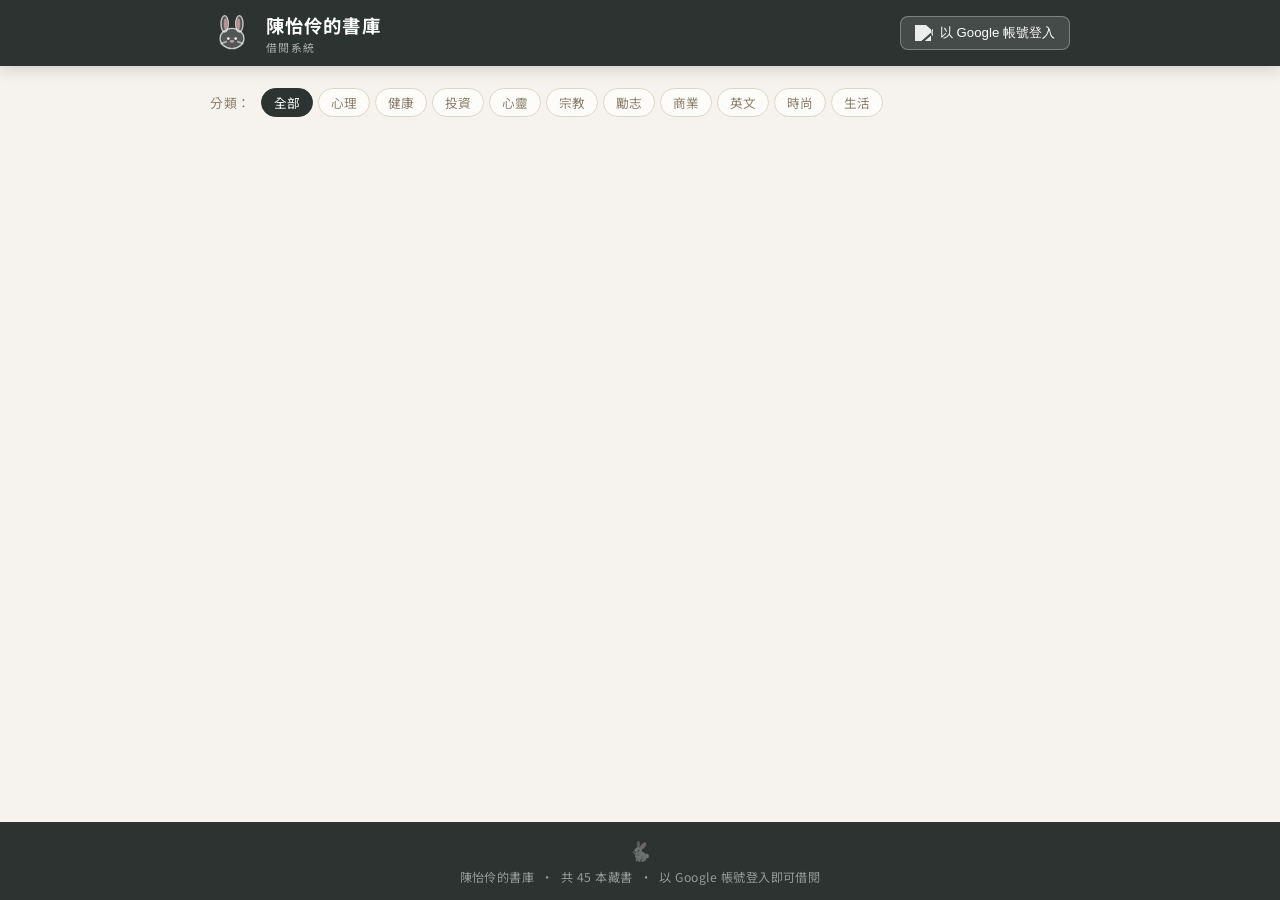
==== commit 4efbd024: "新書上架 27 本，改版為陳怡伶的書庫 - 新增 27 本書 (book-19 ~ book-45)，涵蓋商業、投資、心靈等類別 - 改名為「陳怡伶的書庫」，文清風格全面改版 - 新增分頁功能（每頁 " ====
--- a/index.html
+++ b/index.html
@@ -3,10 +3,9 @@
 <head>
   <meta charset="UTF-8">
   <meta name="viewport" content="width=device-width, initial-scale=1.0">
-  <title>私人書庫 · 借閱系統</title>
-  <meta name="description" content="私人書庫借閱系統，以 Google 帳號登入即可借閱">
+  <title>陳怡伶的書庫 · 借閱系統</title>
+  <meta name="description" content="陳怡伶的私人書庫借閱系統，以 Google 帳號登入即可借閱">
 
-  <!-- Google Fonts -->
   <link rel="preconnect" href="https://fonts.googleapis.com">
   <link href="https://fonts.googleapis.com/css2?family=Noto+Sans+TC:wght@400;500;700&display=swap" rel="stylesheet">
 
@@ -23,9 +22,22 @@
   <header>
     <div class="header-content">
       <div class="logo">
-        <span class="logo-icon">📚</span>
+        <svg class="logo-rabbit" viewBox="0 0 48 48" fill="none" xmlns="http://www.w3.org/2000/svg">
+          <ellipse cx="24" cy="30" rx="13" ry="11" fill="rgba(255,255,255,0.18)" stroke="rgba(255,255,255,0.7)" stroke-width="1.5"/>
+          <ellipse cx="16" cy="14" rx="4" ry="9" fill="rgba(255,255,255,0.18)" stroke="rgba(255,255,255,0.7)" stroke-width="1.5"/>
+          <ellipse cx="32" cy="14" rx="4" ry="9" fill="rgba(255,255,255,0.18)" stroke="rgba(255,255,255,0.7)" stroke-width="1.5"/>
+          <ellipse cx="17" cy="14" rx="2" ry="6" fill="rgba(255,182,193,0.6)"/>
+          <ellipse cx="31" cy="14" rx="2" ry="6" fill="rgba(255,182,193,0.6)"/>
+          <circle cx="20" cy="30" r="1.5" fill="rgba(255,255,255,0.9)"/>
+          <circle cx="28" cy="30" r="1.5" fill="rgba(255,255,255,0.9)"/>
+          <ellipse cx="24" cy="33" rx="2.5" ry="1.5" fill="rgba(255,182,193,0.7)"/>
+          <line x1="18" y1="33" x2="12" y2="35" stroke="rgba(255,255,255,0.6)" stroke-width="1" stroke-linecap="round"/>
+          <line x1="18" y1="34" x2="12" y2="36" stroke="rgba(255,255,255,0.6)" stroke-width="1" stroke-linecap="round"/>
+          <line x1="30" y1="33" x2="36" y2="35" stroke="rgba(255,255,255,0.6)" stroke-width="1" stroke-linecap="round"/>
+          <line x1="30" y1="34" x2="36" y2="36" stroke="rgba(255,255,255,0.6)" stroke-width="1" stroke-linecap="round"/>
+        </svg>
         <div>
-          <h1>私人書庫</h1>
+          <h1>陳怡伶的書庫</h1>
           <p>借閱系統</p>
         </div>
       </div>
@@ -38,7 +50,7 @@
     </div>
   </header>
 
-  <!-- User Status Bar (visible when logged in) -->
+  <!-- User Status Bar -->
   <div class="user-status-bar" id="userStatusBar" style="display:none">
     <div class="container">
       <span id="welcomeMsg">歡迎回來！</span>
@@ -55,7 +67,7 @@
 
       <!-- Filter Bar -->
       <div class="filter-bar">
-        <span class="filter-label">篩選分類：</span>
+        <span class="filter-label">分類：</span>
         <div class="filter-buttons">
           <button class="filter-btn active" onclick="filterBooks('all')">全部</button>
           <button class="filter-btn" onclick="filterBooks('心理')">心理</button>
@@ -64,6 +76,7 @@
           <button class="filter-btn" onclick="filterBooks('心靈')">心靈</button>
           <button class="filter-btn" onclick="filterBooks('宗教')">宗教</button>
           <button class="filter-btn" onclick="filterBooks('勵志')">勵志</button>
+          <button class="filter-btn" onclick="filterBooks('商業')">商業</button>
           <button class="filter-btn" onclick="filterBooks('英文')">英文</button>
           <button class="filter-btn" onclick="filterBooks('時尚')">時尚</button>
           <button class="filter-btn" onclick="filterBooks('生活')">生活</button>
@@ -71,9 +84,10 @@
       </div>
 
       <!-- Books List -->
-      <div class="books-list" id="booksList">
-        <!-- Rendered by app.js -->
-      </div>
+      <div class="books-list" id="booksList"></div>
+
+      <!-- Pagination -->
+      <div class="pagination" id="pagination"></div>
 
     </div>
   </main>
@@ -104,7 +118,8 @@
   <div class="toast" id="toast"></div>
 
   <footer>
-    <p>© 2026 私人書庫借閱系統 &nbsp;·&nbsp; 以 Google 帳號登入即可借閱 &nbsp;·&nbsp; 共 18 本藏書</p>
+    <div class="footer-rabbit">🐇</div>
+    <p>陳怡伶的書庫 &nbsp;·&nbsp; 共 45 本藏書 &nbsp;·&nbsp; 以 Google 帳號登入即可借閱</p>
   </footer>
 
   <script src="js/books-data.js"></script>
--- a/css/style.css
+++ b/css/style.css
@@ -2,20 +2,20 @@
 *, *::before, *::after { box-sizing: border-box; margin: 0; padding: 0; }
 
 :root {
-  --primary: #1a3a5c;
-  --primary-light: #2563EB;
-  --accent: #D97706;
-  --bg: #F5F4F0;
-  --card-bg: #FFFFFF;
-  --text: #1F2937;
-  --text-muted: #6B7280;
-  --border: #E5E7EB;
-  --success: #059669;
-  --warn: #D97706;
-  --danger: #DC2626;
+  --primary: #2C3330;
+  --primary-light: #5B7E5A;
+  --accent: #C4943A;
+  --bg: #F6F3EE;
+  --card-bg: #FDFCF9;
+  --text: #2C2416;
+  --text-muted: #8B7D6B;
+  --border: #E0D5C5;
+  --success: #5B7E5A;
+  --warn: #C4943A;
+  --danger: #9B4444;
   --radius: 10px;
-  --shadow: 0 2px 10px rgba(0,0,0,0.07);
-  --shadow-hover: 0 6px 24px rgba(0,0,0,0.12);
+  --shadow: 0 2px 12px rgba(44,36,22,0.06);
+  --shadow-hover: 0 6px 24px rgba(44,36,22,0.12);
 }
 
 body {
@@ -37,7 +37,7 @@
   position: sticky;
   top: 0;
   z-index: 100;
-  box-shadow: 0 2px 12px rgba(0,0,0,0.25);
+  box-shadow: 0 2px 16px rgba(0,0,0,0.18);
 }
 .header-content {
   max-width: 900px;
@@ -46,46 +46,37 @@
   display: flex;
   align-items: center;
   justify-content: space-between;
-  height: 64px;
+  height: 66px;
   gap: 16px;
 }
-.logo { display: flex; align-items: center; gap: 10px; }
-.logo-icon { font-size: 1.8rem; }
-.logo h1 { font-size: 1.2rem; font-weight: 700; letter-spacing: 0.04em; }
-.logo p { font-size: 0.7rem; opacity: 0.65; letter-spacing: 0.1em; }
+.logo { display: flex; align-items: center; gap: 12px; }
+.logo-rabbit { width: 44px; height: 44px; flex-shrink: 0; }
+.logo h1 { font-size: 1.15rem; font-weight: 700; letter-spacing: 0.06em; }
+.logo p { font-size: 0.68rem; opacity: 0.6; letter-spacing: 0.12em; margin-top: 1px; }
 
 .btn-signin {
   display: flex;
   align-items: center;
   gap: 7px;
-  background: white;
-  color: var(--text);
-  border: none;
+  background: rgba(255,255,255,0.12);
+  color: white;
+  border: 1px solid rgba(255,255,255,0.3);
   padding: 7px 14px;
-  border-radius: 7px;
-  font-size: 0.85rem;
+  border-radius: 8px;
+  font-size: 0.83rem;
   font-weight: 500;
   cursor: pointer;
   white-space: nowrap;
-  transition: box-shadow 0.2s;
-}
-.btn-signin:hover { box-shadow: 0 2px 8px rgba(0,0,0,0.3); }
-
-/* ── Setup Banner ─────────────────────────────────────────── */
-.setup-banner {
-  background: #FEF3C7;
-  border-bottom: 2px solid #F59E0B;
-  padding: 10px 20px;
-  text-align: center;
-  font-size: 0.88rem;
-  color: #92400E;
-}
+  transition: all 0.2s;
+}
+.btn-signin img { filter: brightness(0) invert(1); opacity: 0.9; }
+.btn-signin:hover { background: rgba(255,255,255,0.22); border-color: rgba(255,255,255,0.5); }
 
 /* ── User Status Bar ──────────────────────────────────────── */
 .user-status-bar {
-  background: #EFF6FF;
-  border-bottom: 1px solid #BFDBFE;
-  padding: 9px 20px;
+  background: #F0EDE6;
+  border-bottom: 1px solid var(--border);
+  padding: 8px 20px;
 }
 .user-status-bar .container {
   display: flex;
@@ -98,13 +89,13 @@
   display: flex;
   align-items: center;
   gap: 7px;
-  font-size: 0.88rem;
-  color: var(--primary);
+  font-size: 0.86rem;
+  color: var(--text);
   font-weight: 500;
 }
 .avatar { width: 26px; height: 26px; border-radius: 50%; object-fit: cover; }
 .user-status-bar div { display: flex; align-items: center; gap: 8px; flex-wrap: wrap; }
-#borrowCount { font-size: 0.82rem; color: var(--text-muted); }
+#borrowCount { font-size: 0.8rem; color: var(--text-muted); }
 
 .btn-outline {
   background: transparent;
@@ -112,9 +103,9 @@
   color: var(--primary-light);
   padding: 4px 11px;
   border-radius: 6px;
-  font-size: 0.82rem;
-  cursor: pointer;
-  transition: all 0.2s;
+  font-size: 0.8rem;
+  cursor: pointer;
+  transition: all 0.18s;
 }
 .btn-outline:hover { background: var(--primary-light); color: white; }
 
@@ -124,9 +115,9 @@
   color: var(--text-muted);
   padding: 4px 11px;
   border-radius: 6px;
-  font-size: 0.82rem;
-  cursor: pointer;
-  transition: all 0.2s;
+  font-size: 0.8rem;
+  cursor: pointer;
+  transition: all 0.18s;
 }
 .btn-signout:hover { border-color: var(--danger); color: var(--danger); }
 
@@ -135,20 +126,21 @@
   display: flex;
   align-items: center;
   gap: 10px;
-  padding: 20px 0 12px;
+  padding: 22px 0 14px;
   flex-wrap: wrap;
 }
-.filter-label { font-size: 0.82rem; color: var(--text-muted); white-space: nowrap; }
-.filter-buttons { display: flex; gap: 6px; flex-wrap: wrap; }
+.filter-label { font-size: 0.8rem; color: var(--text-muted); white-space: nowrap; letter-spacing: 0.04em; }
+.filter-buttons { display: flex; gap: 5px; flex-wrap: wrap; }
 .filter-btn {
-  background: white;
+  background: var(--card-bg);
   border: 1px solid var(--border);
   color: var(--text-muted);
   padding: 4px 12px;
-  border-radius: 16px;
-  font-size: 0.82rem;
+  border-radius: 20px;
+  font-size: 0.79rem;
   cursor: pointer;
   transition: all 0.18s;
+  font-family: inherit;
 }
 .filter-btn:hover { border-color: var(--primary-light); color: var(--primary-light); }
 .filter-btn.active { background: var(--primary); border-color: var(--primary); color: white; }
@@ -157,18 +149,18 @@
 .books-list {
   display: flex;
   flex-direction: column;
-  gap: 6px;
-  padding: 0 0 40px;
+  gap: 7px;
+  padding: 0 0 8px;
 }
 
 /* ── Book Row ─────────────────────────────────────────────── */
 .book-row {
-  background: white;
+  background: var(--card-bg);
   border-radius: var(--radius);
   display: flex;
   align-items: center;
   gap: 14px;
-  padding: 12px 16px 12px 12px;
+  padding: 11px 16px 11px 11px;
   cursor: pointer;
   border: 1px solid var(--border);
   transition: box-shadow 0.18s, border-color 0.18s, transform 0.15s;
@@ -176,20 +168,20 @@
 }
 .book-row:hover {
   box-shadow: var(--shadow-hover);
-  border-color: #C7D7F0;
+  border-color: #C8B99A;
   transform: translateX(3px);
 }
-.book-row.row-unavail { opacity: 0.7; }
+.book-row.row-unavail { opacity: 0.65; }
 
 /* ── Cover ────────────────────────────────────────────────── */
 .cover-wrap {
-  width: 62px;
-  height: 88px;
-  border-radius: 5px;
+  width: 60px;
+  height: 86px;
+  border-radius: 4px;
   overflow: hidden;
   flex-shrink: 0;
   position: relative;
-  box-shadow: 2px 2px 8px rgba(0,0,0,0.18);
+  box-shadow: 2px 2px 8px rgba(44,36,22,0.2);
 }
 .cover-placeholder {
   width: 100%;
@@ -198,7 +190,7 @@
   align-items: center;
   justify-content: center;
   color: rgba(255,255,255,0.9);
-  font-size: 0.9rem;
+  font-size: 0.88rem;
   font-weight: 700;
   text-align: center;
   line-height: 1.3;
@@ -226,7 +218,7 @@
 }
 .row-main { flex: 1; min-width: 0; }
 .row-title {
-  font-size: 0.97rem;
+  font-size: 0.95rem;
   font-weight: 700;
   color: var(--text);
   white-space: nowrap;
@@ -234,14 +226,15 @@
   text-overflow: ellipsis;
   margin-bottom: 2px;
 }
-.row-author { font-size: 0.78rem; color: var(--text-muted); margin-bottom: 6px; }
+.row-author { font-size: 0.76rem; color: var(--text-muted); margin-bottom: 6px; }
 .row-tags { display: flex; gap: 4px; flex-wrap: wrap; }
 .tag {
-  background: #F3F4F6;
-  color: #6B7280;
+  background: #EDE8E0;
+  color: #7A6F63;
   padding: 1px 7px;
   border-radius: 10px;
-  font-size: 0.7rem;
+  font-size: 0.68rem;
+  letter-spacing: 0.02em;
 }
 .tag-light {
   background: rgba(255,255,255,0.2);
@@ -257,62 +250,89 @@
   flex-shrink: 0;
 }
 .row-cat {
-  font-size: 0.72rem;
+  font-size: 0.7rem;
   color: var(--text-muted);
-  background: #F3F4F6;
+  background: #EDE8E0;
   padding: 2px 8px;
   border-radius: 10px;
+  letter-spacing: 0.02em;
 }
 
 /* ── Badges ───────────────────────────────────────────────── */
 .badge {
   display: inline-block;
-  padding: 3px 8px;
+  padding: 3px 9px;
   border-radius: 5px;
-  font-size: 0.72rem;
+  font-size: 0.7rem;
   font-weight: 600;
   white-space: nowrap;
-}
-.badge-avail { background: #D1FAE5; color: #065F46; }
-.badge-out   { background: #FEE2E2; color: #991B1B; }
-.badge-mine  { background: #FEF3C7; color: #92400E; }
+  letter-spacing: 0.03em;
+}
+.badge-avail { background: #D8EDD5; color: #2D5A27; }
+.badge-out   { background: #F0DDD5; color: #7A3020; }
+.badge-mine  { background: #FDF3DC; color: #7A5A10; }
 
 /* ── Buttons ──────────────────────────────────────────────── */
 .btn-borrow {
   background: var(--primary);
   color: white;
   border: none;
-  padding: 9px 20px;
+  padding: 10px 22px;
   border-radius: 8px;
   font-size: 0.9rem;
   font-weight: 500;
   cursor: pointer;
   transition: background 0.2s;
-}
-.btn-borrow:hover:not(.disabled) { background: var(--primary-light); }
-.btn-borrow.disabled { background: #D1D5DB; color: #6B7280; cursor: not-allowed; }
+  font-family: inherit;
+}
+.btn-borrow:hover:not(.disabled) { background: #3D4A47; }
+.btn-borrow.disabled { background: #D5CEBE; color: #8B7D6B; cursor: not-allowed; }
 
 .btn-return {
   background: var(--success);
   color: white;
   border: none;
-  padding: 9px 20px;
+  padding: 10px 22px;
   border-radius: 8px;
   font-size: 0.9rem;
   font-weight: 500;
   cursor: pointer;
   transition: background 0.2s;
-}
-.btn-return:hover { background: #047857; }
-
-.btn-sm  { padding: 4px 10px; font-size: 0.78rem; border-radius: 6px; }
-.btn-large { padding: 11px 28px; font-size: 0.95rem; }
+  font-family: inherit;
+}
+.btn-return:hover { background: #4A6B49; }
+
+.btn-sm  { padding: 4px 10px; font-size: 0.76rem; border-radius: 6px; }
+.btn-large { padding: 11px 28px; font-size: 0.93rem; }
+
+/* ── Pagination ───────────────────────────────────────────── */
+.pagination {
+  display: flex;
+  align-items: center;
+  justify-content: center;
+  gap: 16px;
+  padding: 18px 0 36px;
+}
+.page-btn {
+  background: var(--card-bg);
+  border: 1px solid var(--border);
+  color: var(--text);
+  padding: 7px 18px;
+  border-radius: 8px;
+  font-size: 0.83rem;
+  cursor: pointer;
+  transition: all 0.18s;
+  font-family: inherit;
+}
+.page-btn:hover:not(:disabled) { background: var(--primary); color: white; border-color: var(--primary); }
+.page-btn:disabled { opacity: 0.35; cursor: not-allowed; }
+.page-info { font-size: 0.8rem; color: var(--text-muted); letter-spacing: 0.03em; }
 
 /* ── Detail Modal ─────────────────────────────────────────── */
 .modal-overlay {
   position: fixed;
   inset: 0;
-  background: rgba(0,0,0,0.45);
+  background: rgba(44,36,22,0.4);
   display: flex;
   align-items: center;
   justify-content: center;
@@ -320,13 +340,13 @@
   padding: 20px;
 }
 .modal {
-  background: white;
+  background: var(--card-bg);
   border-radius: 16px;
   width: 100%;
   max-width: 480px;
   max-height: 88vh;
   overflow-y: auto;
-  box-shadow: 0 20px 60px rgba(0,0,0,0.3);
+  box-shadow: 0 20px 60px rgba(44,36,22,0.25);
 }
 .modal-large { max-width: 560px; }
 
@@ -338,11 +358,11 @@
   border-bottom: 1px solid var(--border);
   position: sticky;
   top: 0;
-  background: white;
+  background: var(--card-bg);
   z-index: 1;
 }
-.modal-header h2 { font-size: 1.05rem; font-weight: 700; }
-.modal-close { background: none; border: none; font-size: 1.1rem; cursor: pointer; color: var(--text-muted); padding: 4px; }
+.modal-header h2 { font-size: 1.02rem; font-weight: 700; }
+.modal-close { background: none; border: none; font-size: 1rem; cursor: pointer; color: var(--text-muted); padding: 4px; }
 .modal-close:hover { color: var(--text); }
 
 /* Detail content */
@@ -353,13 +373,13 @@
   color: white;
 }
 .detail-cover-wrap {
-  width: 90px;
-  height: 128px;
+  width: 88px;
+  height: 125px;
   border-radius: 6px;
   overflow: hidden;
   flex-shrink: 0;
   position: relative;
-  box-shadow: 3px 3px 12px rgba(0,0,0,0.3);
+  box-shadow: 3px 3px 14px rgba(0,0,0,0.3);
 }
 .detail-cover-placeholder {
   width: 100%;
@@ -369,7 +389,7 @@
   justify-content: center;
   background: rgba(0,0,0,0.2);
   color: rgba(255,255,255,0.85);
-  font-size: 1.1rem;
+  font-size: 1.05rem;
   font-weight: 700;
   position: absolute;
   top: 0; left: 0;
@@ -383,21 +403,21 @@
   z-index: 1;
 }
 .detail-meta { flex: 1; display: flex; flex-direction: column; gap: 4px; }
-.detail-author { font-size: 0.95rem; font-weight: 600; }
-.detail-pub { font-size: 0.78rem; opacity: 0.8; }
-.detail-borrow-date { font-size: 0.75rem; opacity: 0.85; margin-top: 4px; }
+.detail-author { font-size: 0.93rem; font-weight: 600; }
+.detail-pub { font-size: 0.77rem; opacity: 0.8; }
+.detail-borrow-date { font-size: 0.73rem; opacity: 0.85; margin-top: 4px; }
 
 .detail-body { padding: 20px 22px; display: flex; flex-direction: column; gap: 14px; }
-.detail-body h4 { font-size: 0.8rem; font-weight: 700; color: var(--text-muted); text-transform: uppercase; letter-spacing: 0.08em; }
-.detail-summary { font-size: 0.92rem; line-height: 1.8; color: var(--text); }
+.detail-body h4 { font-size: 0.75rem; font-weight: 700; color: var(--text-muted); text-transform: uppercase; letter-spacing: 0.1em; }
+.detail-summary { font-size: 0.9rem; line-height: 1.85; color: var(--text); }
 
 .detail-highlight {
-  background: #FEF3C7;
+  background: #FBF5E6;
   border-left: 3px solid var(--accent);
   padding: 9px 13px;
   border-radius: 0 8px 8px 0;
-  font-size: 0.88rem;
-  color: #92400E;
+  font-size: 0.86rem;
+  color: #7A5A10;
   font-weight: 500;
 }
 .detail-action { display: flex; justify-content: center; padding-top: 4px; }
@@ -414,9 +434,9 @@
 .my-book-item:last-child { border-bottom: none; }
 .my-book-dot { width: 8px; height: 8px; border-radius: 50%; flex-shrink: 0; }
 .my-book-info { flex: 1; }
-.my-book-info strong { display: block; font-size: 0.92rem; margin-bottom: 2px; }
-.my-book-info span { font-size: 0.78rem; color: var(--text-muted); }
-.empty-state { padding: 36px; text-align: center; color: var(--text-muted); }
+.my-book-info strong { display: block; font-size: 0.9rem; margin-bottom: 2px; }
+.my-book-info span { font-size: 0.76rem; color: var(--text-muted); }
+.empty-state { padding: 36px; text-align: center; color: var(--text-muted); font-size: 0.9rem; }
 
 /* ── Toast ────────────────────────────────────────────────── */
 .toast {
@@ -424,11 +444,11 @@
   bottom: 24px;
   left: 50%;
   transform: translateX(-50%) translateY(80px);
-  background: #1F2937;
-  color: white;
-  padding: 9px 18px;
+  background: var(--primary);
+  color: white;
+  padding: 9px 20px;
   border-radius: 20px;
-  font-size: 0.88rem;
+  font-size: 0.86rem;
   box-shadow: var(--shadow-hover);
   z-index: 300;
   transition: transform 0.28s ease;
@@ -442,19 +462,23 @@
 footer {
   margin-top: auto;
   background: var(--primary);
-  color: rgba(255,255,255,0.55);
+  color: rgba(255,255,255,0.5);
   text-align: center;
   padding: 14px;
-  font-size: 0.78rem;
-}
+  font-size: 0.76rem;
+  letter-spacing: 0.04em;
+}
+.footer-rabbit { font-size: 1.2rem; margin-bottom: 4px; opacity: 0.7; }
 
 /* ── Responsive ───────────────────────────────────────────── */
 @media (max-width: 520px) {
-  .logo h1 { font-size: 1rem; }
-  .btn-signin span { display: none; }
-  .row-title { font-size: 0.9rem; }
+  .logo h1 { font-size: 0.95rem; }
+  .logo-rabbit { width: 36px; height: 36px; }
+  .row-title { font-size: 0.88rem; }
   .row-side { display: none; }
-  .cover-wrap { width: 52px; height: 74px; }
+  .cover-wrap { width: 50px; height: 72px; }
   .detail-top { flex-direction: column; align-items: center; text-align: center; }
-  .detail-cover-wrap { width: 110px; height: 155px; }
-}
+  .detail-cover-wrap { width: 105px; height: 150px; }
+  .pagination { gap: 10px; }
+  .page-btn { padding: 6px 12px; font-size: 0.78rem; }
+}
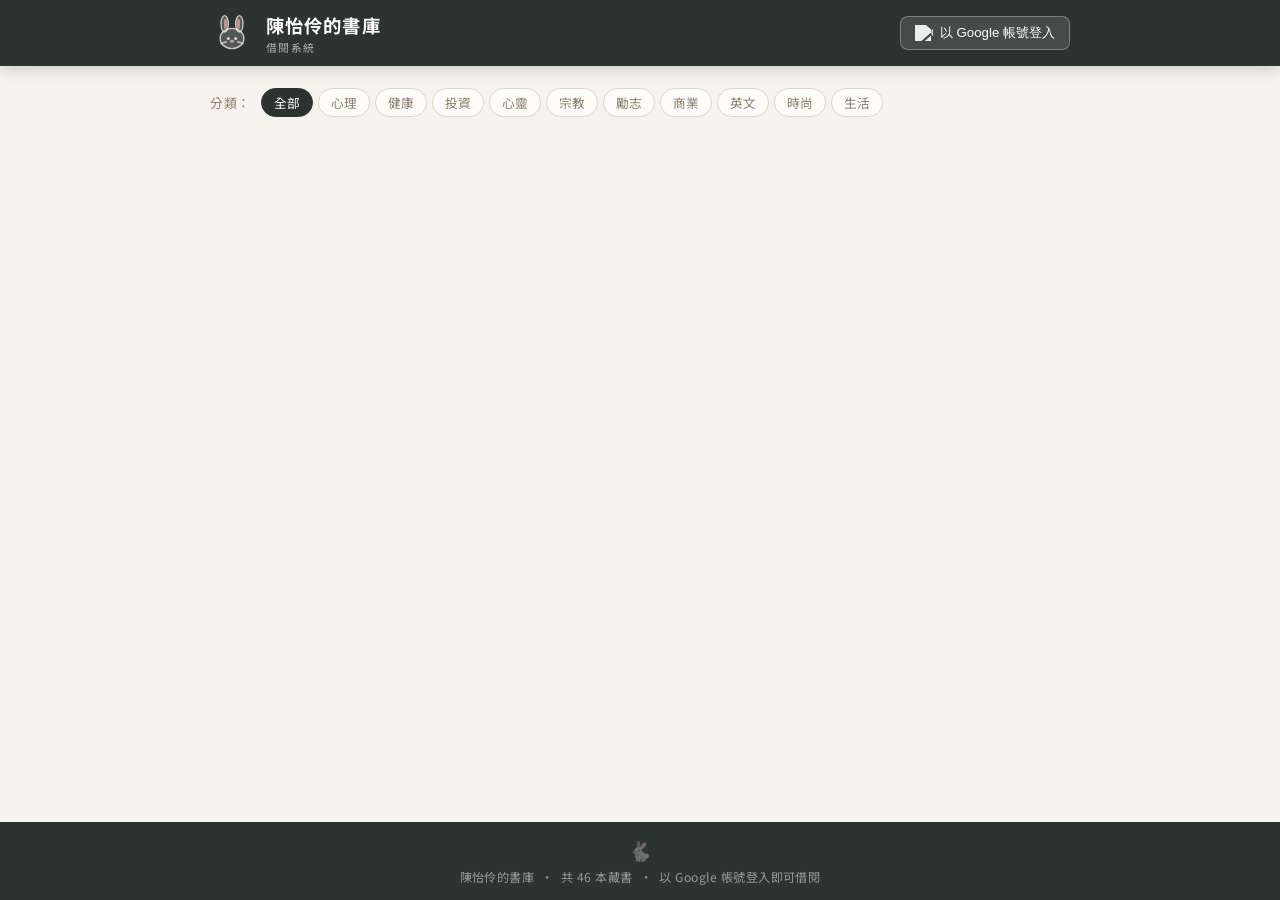
==== commit 6a9d5b8d: "新增《重整家的愛與傷》，藏書更新為 46 本" ====
--- a/index.html
+++ b/index.html
@@ -119,7 +119,7 @@
 
   <footer>
     <div class="footer-rabbit">🐇</div>
-    <p>陳怡伶的書庫 &nbsp;·&nbsp; 共 45 本藏書 &nbsp;·&nbsp; 以 Google 帳號登入即可借閱</p>
+    <p>陳怡伶的書庫 &nbsp;·&nbsp; 共 46 本藏書 &nbsp;·&nbsp; 以 Google 帳號登入即可借閱</p>
   </footer>
 
   <script src="js/books-data.js"></script>
--- a/css/style.css
+++ b/css/style.css
@@ -49,9 +49,9 @@
   height: 66px;
   gap: 16px;
 }
-.logo { display: flex; align-items: center; gap: 12px; }
+.logo { display: flex; align-items: center; gap: 12px; flex-shrink: 0; white-space: nowrap; }
 .logo-rabbit { width: 44px; height: 44px; flex-shrink: 0; }
-.logo h1 { font-size: 1.15rem; font-weight: 700; letter-spacing: 0.06em; }
+.logo h1 { font-size: 1.15rem; font-weight: 700; letter-spacing: 0.06em; white-space: nowrap; }
 .logo p { font-size: 0.68rem; opacity: 0.6; letter-spacing: 0.12em; margin-top: 1px; }
 
 .btn-signin {
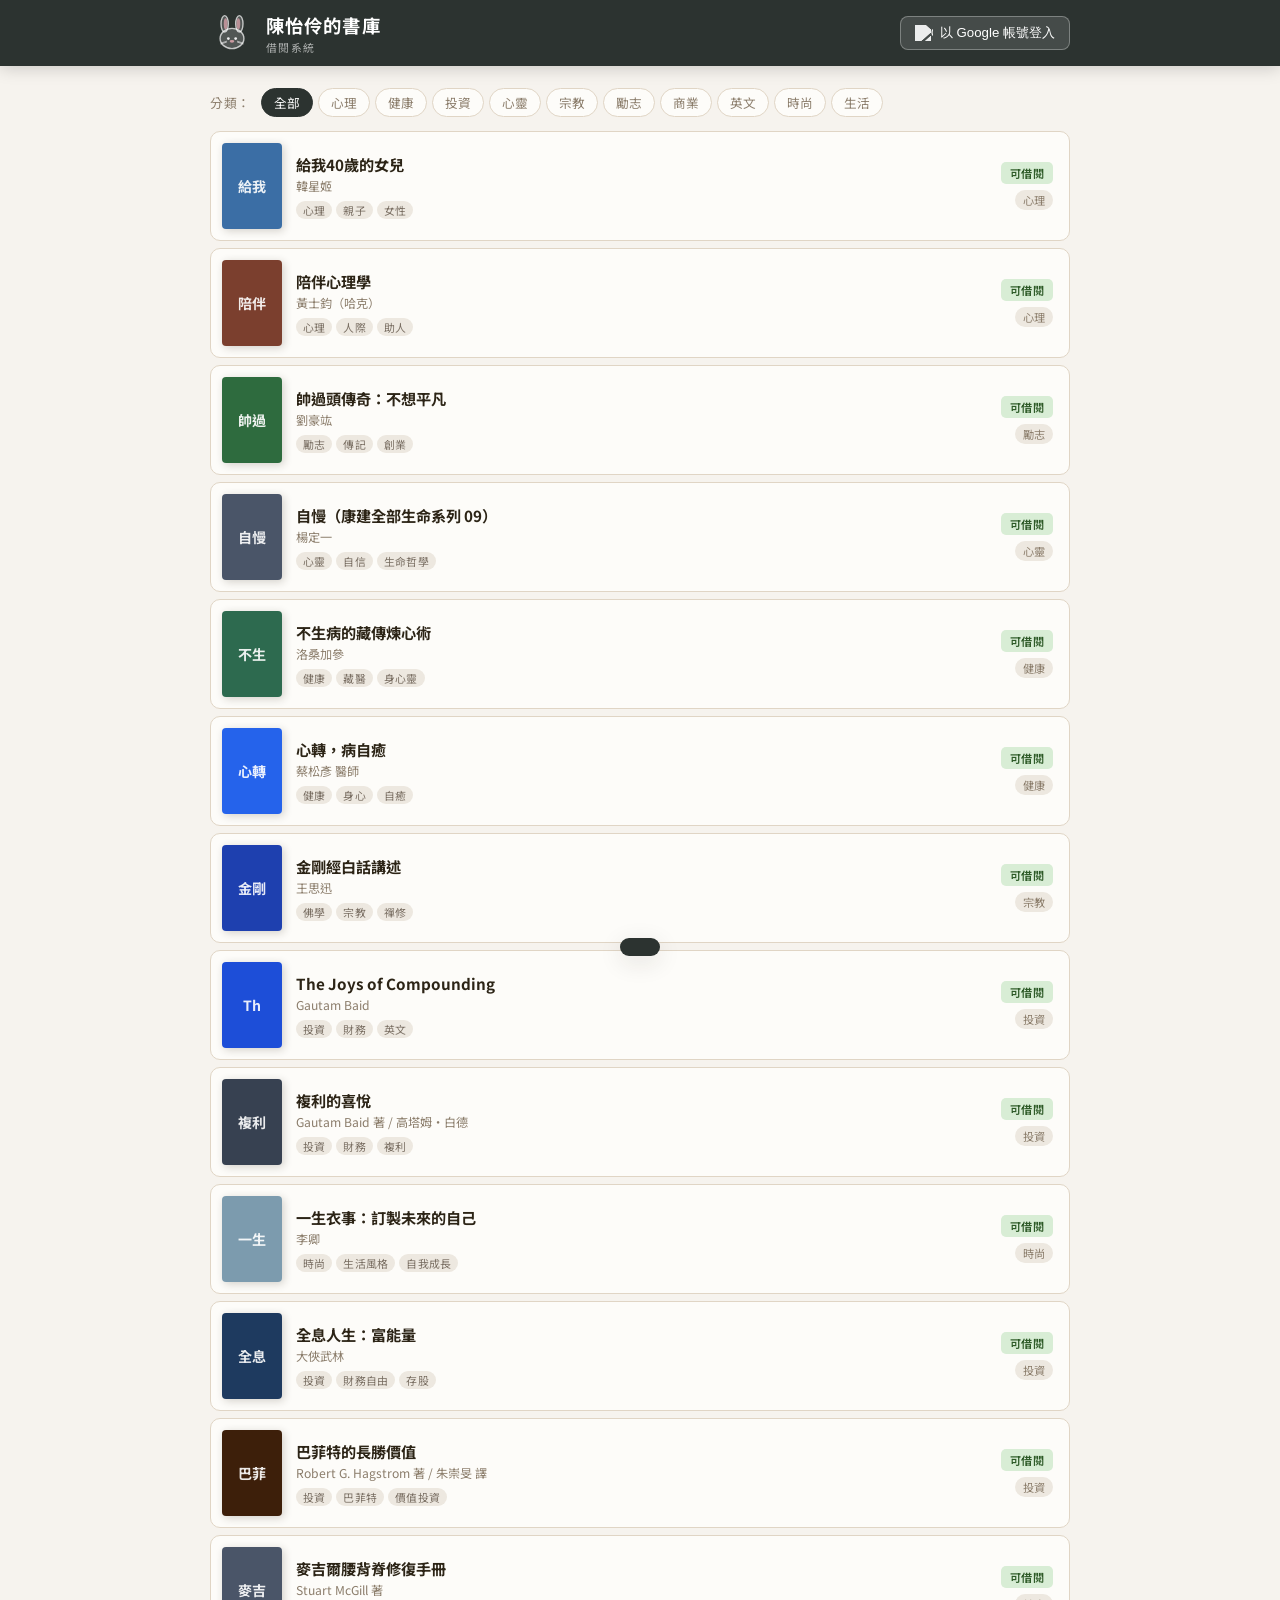
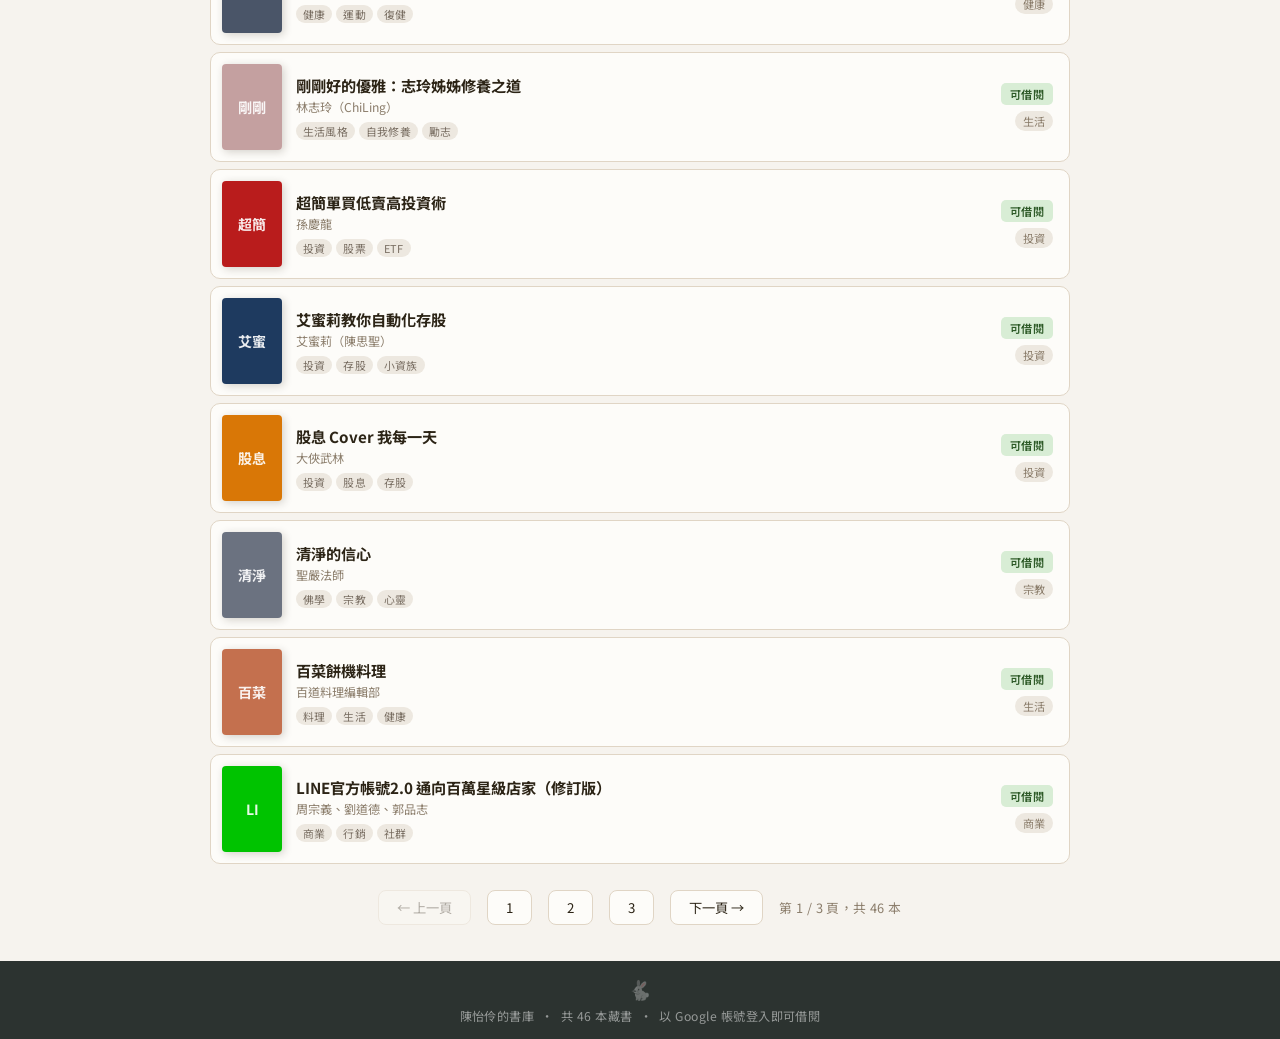
==== commit bc9fb3b7: "Add cache-busting version param to script tags" ====
--- a/index.html
+++ b/index.html
@@ -122,8 +122,8 @@
     <p>陳怡伶的書庫 &nbsp;·&nbsp; 共 46 本藏書 &nbsp;·&nbsp; 以 Google 帳號登入即可借閱</p>
   </footer>
 
-  <script src="js/books-data.js"></script>
-  <script src="js/firebase-config.js"></script>
-  <script src="js/app.js"></script>
+  <script src="js/books-data.js?v=3"></script>
+  <script src="js/firebase-config.js?v=3"></script>
+  <script src="js/app.js?v=3"></script>
 </body>
 </html>
